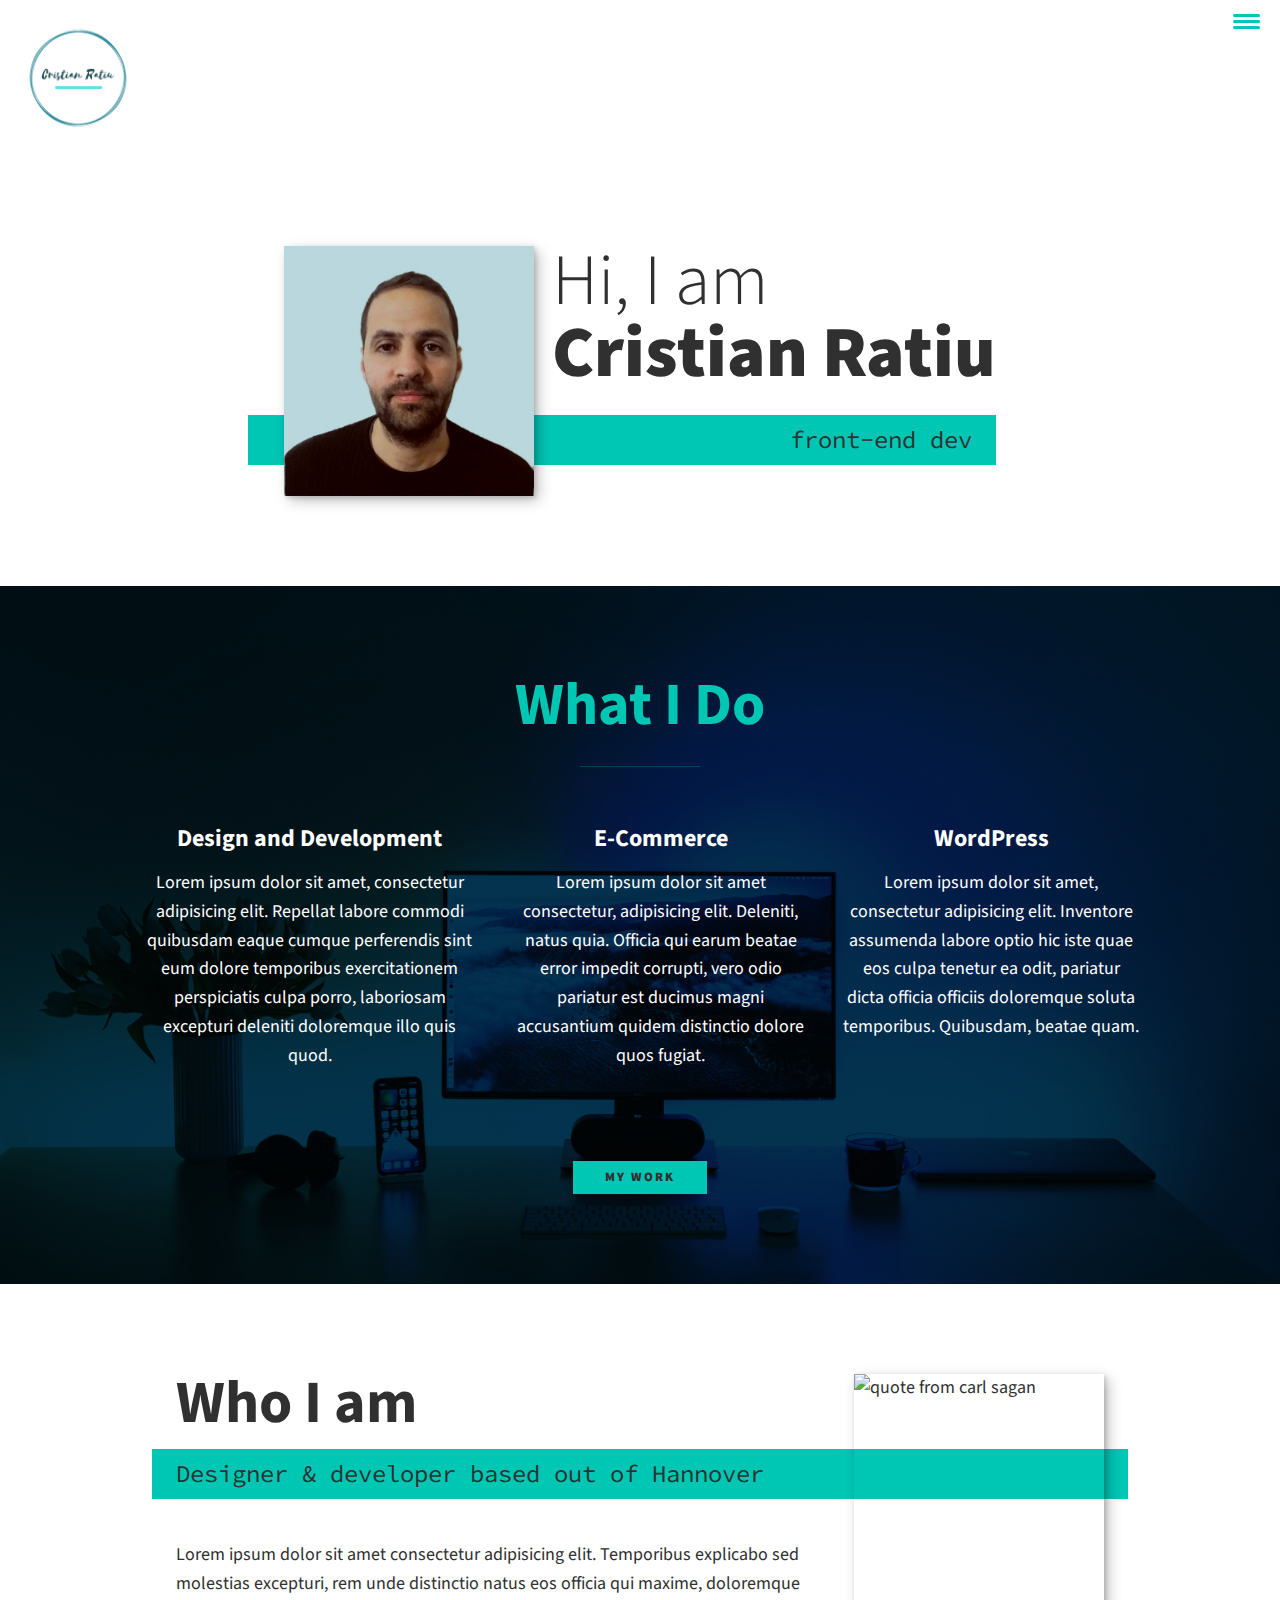
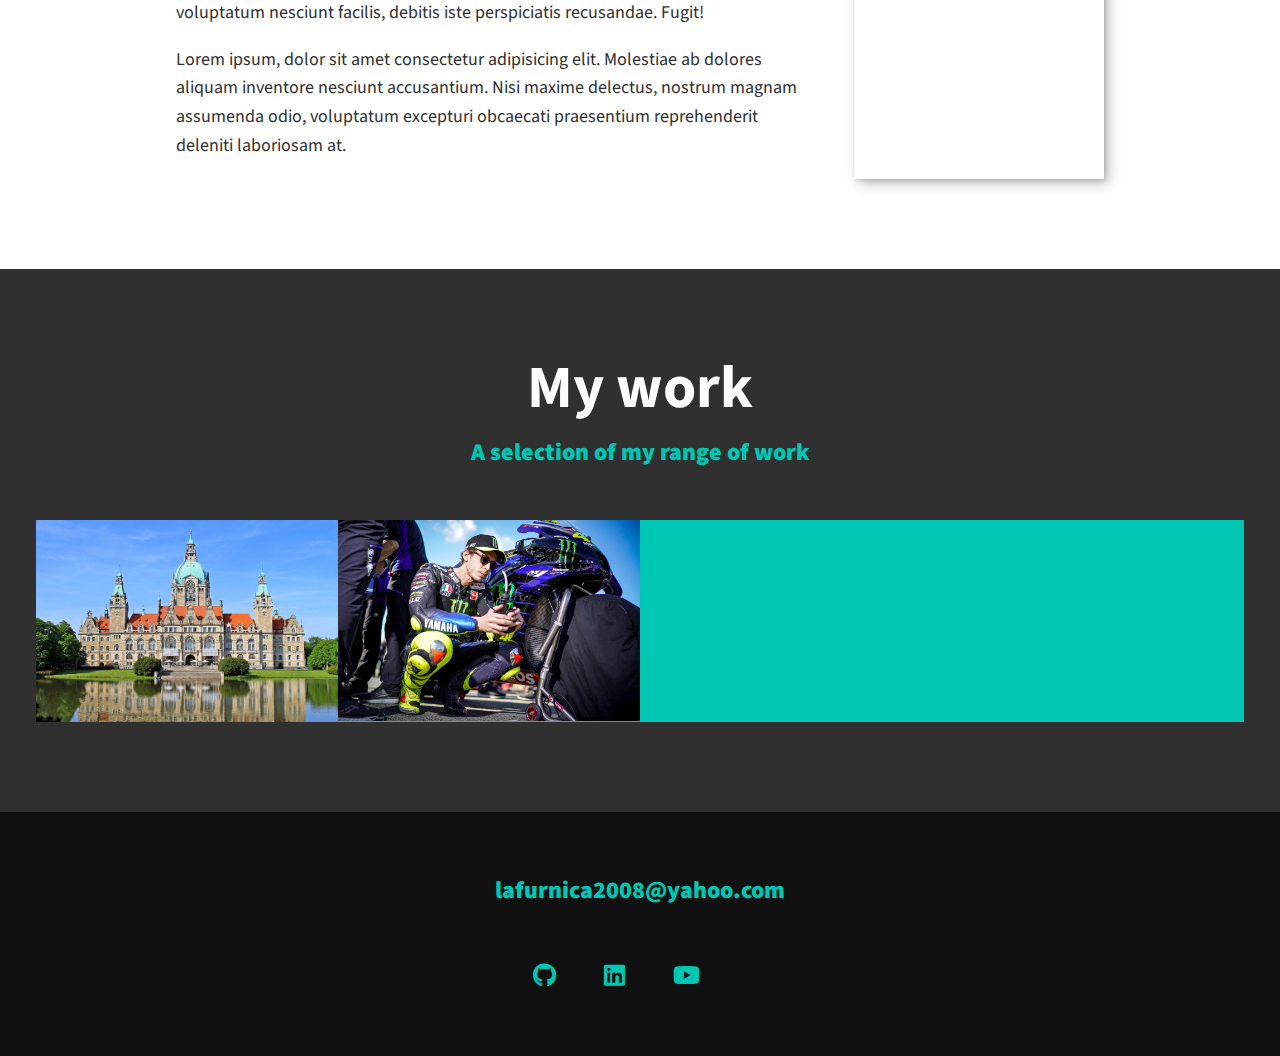
==== index.html @ 6f687ef2 "Finnishing the second page the portfolio-item page" ====
<!DOCTYPE html>
<html lang="en">
<head>
    <meta charset="UTF-8">
    <meta name="viewport" content="width=device-width, initial-scale=1.0">
    <title>Portfolio</title>
    <link rel="stylesheet" href="https://cdnjs.cloudflare.com/ajax/libs/normalize/8.0.1/normalize.min.css" > 
    <link rel="stylesheet" href="https://cdnjs.cloudflare.com/ajax/libs/font-awesome/6.4.0/css/all.min.css"/>
    <link href="https://fonts.googleapis.com/css?family=Source+Code+Pro:400,900|Source+Sans+Pro:300,900&display=swap" rel="stylesheet">
    <link rel="stylesheet" href="assets/style.css">  
</head>
<body>
    <header>
        <div class="logo">
            <img src="assets/images/Cristian Ratiu Logo.png" alt="">
        </div>
        <button class="nav-toggle" aria-label="toggle navigation">
            <span class="hamburger"></span>
        </button>
        <nav class="nav">
            <ul class="nav__list"> 
                <li class="nav__item"><a href="#home" class="nav__link">Home</a></li>
                <li class="nav__item"><a href="#services" class="nav__link">My Services</a></li>
                <li class="nav__item"><a href="#about" class="nav__link">About Me</a></li>
                <li class="nav__item"><a href="#work" class="nav__link">My Work</a></li>
            </ul>
        </nav>

    </header>

    <!-- Introduction -->
    <section class="intro" id="home">
        <h1 class="section__title section__title--intro">
            Hi, I am <strong>Cristian Ratiu</strong>
        </h1>
        <p class="section__subtitle section__subtitle--intro">front-end dev</p>
        <img src="assets/images/IMG_643111.jpg" alt="a picture of Cristian Ratiu" class="intro__img">
    </section>

    <section class="my-services" id="services">
        <h2 class="section__title section__title--services">What I Do</h2>
        <div class="services">
            <div class="service">
                <h3>Design and Development</h3>
                <p>Lorem ipsum dolor sit amet, consectetur adipisicing elit. Repellat labore commodi quibusdam eaque cumque perferendis sint eum dolore temporibus exercitationem perspiciatis culpa porro, laboriosam excepturi deleniti doloremque illo quis quod.</p>
            </div>
            <div class="service">
                <h3>E-Commerce</h3>
                <p>Lorem ipsum dolor sit amet consectetur, adipisicing elit. Deleniti, natus quia. Officia qui earum beatae error impedit corrupti, vero odio pariatur est ducimus magni accusantium quidem distinctio dolore quos fugiat.</p>
            </div>
            <div class="service">
                <h3>WordPress</h3>
                <p>Lorem ipsum dolor sit amet, consectetur adipisicing elit. Inventore assumenda labore optio hic iste quae eos culpa tenetur ea odit, pariatur dicta officia officiis doloremque soluta temporibus. Quibusdam, beatae quam.</p>
            </div>
        </div>

        <a href="#work" class="btn">My Work</a>
    </section>

    
    <section class="about-me" id="about">
        <h2 class="section__title section__title--about">Who I am</h2>
        <p class="section__subtitle section__subtitle--about">Designer & developer based out of Hannover</p>

        <div class="about-me__body">
            <p>Lorem ipsum dolor sit amet consectetur adipisicing elit. Temporibus explicabo sed molestias excepturi, rem unde distinctio natus eos officia qui maxime, doloremque voluptatum nesciunt facilis, debitis iste perspiciatis recusandae. Fugit!</p>
            <p>Lorem ipsum, dolor sit amet consectetur adipisicing elit. Molestiae ab dolores aliquam inventore nesciunt accusantium. Nisi maxime delectus, nostrum magnam assumenda odio, voluptatum excepturi obcaecati praesentium reprehenderit deleniti laboriosam at.</p>
        </div>
        <img src="assets/images/Carl Sagan.png" alt="quote from carl sagan" class="about-me__img">
    </section>

    <section class="my-work" id="work">
        <h2 class="section__title section__title--work">My work</h2>
        <p class="section__subtitle section__subtitle--work"> A selection of my range of work</p>

        <div class="portfolio">
            <a href="portfolio-item.html" class="portfolio__item">
                <img src="assets/images/new-town-halls-tower.jpg" alt="" class="portfolio__img">
            </a>

            <a href="#" class="portfolio__item">
                <img src="assets/images/doctor3.jpg" alt="" class="portfolio__img">
            </a>

            <a href="#" class="portfolio__item">
                <img src="#" alt="" class="portfolio__img">
            </a>

            <a href="#" class="portfolio__item">
                <img src="#" alt="" class="portfolio__img">
            </a>

            <a href="#" class="portfolio__item">
                <img src="#" alt="" class="portfolio__img">
            </a>

            <a href="#" class="portfolio__item">
                <img src="#" alt="" class="portfolio__img">
            </a>

        </div>
    </section>


    <footer class="footer">
        <a href="lafurnica2008@yahoo.com" class="footer__link">lafurnica2008@yahoo.com</a>
        <ul class="social-list">
            <li class="social-list__item">
                <a href="#" class="social-list__link">
                    <i class="fa-brands fa-github"></i>
                </a>
            </li>
            <li class="social-list__item">
                <a href="#" class="social-list__link">
                    <i class="fa-brands fa-linkedin"></i>
                </a>
            </li>
            <li class="social-list__item">
                <a href="#" class="social-list__link">
                    <i class="fa-brands fa-youtube"></i>
                </a>
            </li>
            <li class="social-list__item">
                <a href="#" class="social-list__link">

                </a>
            </li>
        </ul>
    </footer>

<script src="assets/js/index.js"></script>

</body>
</html>
---- assets/style.css ----
*,
*::before,
*::after {
    box-sizing: border-box;
}

/* Custom Properties, update these for your own design */

:root {
    --ff-primary: 'Source Sans Pro', sans-serif;
    --ff-secondary: 'Source Code Pro', monospace;
    
    --fw-reg: 300;
    --fw-bold: 900;
    
    --clr-light: #fff;
    --clr-dark: #303030;
    --clr-accent: #00C6B4;
    
    --fs-h1: 3rem;
    --fs-h2: 2.25rem;
    --fs-h3: 1.25rem;
    --fs-body: 1rem;

    --bs: 0.25em 0.25em 0.75em rgba(0, 0, 0, .25),
          0.125em 0.125em 0.25em rgba(0, 0, 0, .15)  
}

@media (min-width: 800px) {
    :root {
        --fs-h1: 4.5rem;
        --fs-h2: 3.75rem;
        --fs-h3: 1.5rem;
        --fs-body: 1.125rem;
    }
}

/* General styles */

html {
    scroll-behavior: smooth;
}

body {
    background: var(--clr-light);
    color: var(--clr-dark);
    margin: 0;
    font-family: var(--ff-primary);
    font-size: var(--fs-body);
    line-height: 1.6;
}

section {
    padding: 5em 2em;
}

img {
    display: block;
    max-width: 100%;
}

strong { font-weight: var(--fw-bold) }

:focus {
    outline: 3px solid var(--clr-accent);
    outline-offset: 3px;
}

/* Buttons */

.btn {
    display: inline-block;
    padding: .5em 2.5em;
    background: var(--clr-accent);
    color: var(--clr-dark);
    text-decoration: none;
    cursor: pointer;
    font-size: .8rem;
    text-transform: uppercase;
    letter-spacing: 2px;
    font-weight: var(--fw-bold);
    transition: transform 200ms ease-in-out;

}

.btn:hover {
    transform: scale(1.1);
}

/* Typography */

h1,
h2,
h3 {
    line-height: 1;
    margin: 0;
}

h1 { font-size: var(--fs-h1) }
h2 { font-size: var(--fs-h2) }
h3 { font-size: var(--fs-h3) }


.section__title {
    margin-bottom: .25em;
}

.section__title--intro {
    font-weight: var(--fw-reg);
}

.section__title--intro strong {
    display: block;
}

.section__subtitle {
    margin: 0;
    font-size: var(--fs-h3);
}

.section__subtitle--intro,
.section__subtitle--about {
    background: var(--clr-accent);
    padding: .25em 1em;
    font-family: var(--ff-secondary);
    margin-bottom: 1em;
}

.section__subtitle--work {
    color: var(--clr-accent);
    font-weight: var(--fw-bold);
    margin-bottom: 2em;
}


/* header */

header {
    display: flex;
    justify-content: space-between;
    padding: 1em;
}

.logo {
    max-width: 120px;
}

.nav {
    position: fixed;
    background: var(--clr-dark);
    color: var(--clr-light);
    top: 0;
    bottom: 0;
    left: 0;
    right: 0;
    z-index: 100;
    
    transform: translateX(100%);
    transition: transform 250ms cubic-bezier(.5, 0, .5, 1);
}

.nav__list {
    list-style: none;
    display: flex;
    height: 100%;
    flex-direction: column;
    justify-content: space-evenly;
    align-items: center;
    margin: 0;
    padding: 0;
}

.nav__link {
    color: inherit;
    font-weight: var(--fw-bold);
    font-size: var(--fs-h2);
    text-decoration: none;
}

.nav__link:hover {
    color: var(--clr-accent);
}

.nav-toggle {
    padding: .5em;
    background: transparent;
    border: 0;
    cursor: pointer;
    position: absolute;
    right: 1em;
    top: 1em;
    z-index: 1000;
}

.nav-open  .nav {
    transform: translateX(0);
}

.nav-open .nav-toggle {
    position: fixed;
}

.nav-open .hamburger {
    transform: rotate(.625turn);
}

.nav-open .hamburger::before {
    transform: rotate(90deg) translateX(-6px);
}

.nav-open .hamburger::after {
    opacity: 0;
}




.hamburger {
    display: block;
    position: relative;
}

.hamburger,
.hamburger::before,
.hamburger::after {
    background: var(--clr-accent);
    width: 2em;
    height: 3px;
    border-radius: 1em;
    transition: transform 250ms ease-in-out;
}


.hamburger::before,
.hamburger::after {
    content: '';
    position: absolute;
    left: 0;
    right: 0;
}

.hamburger::before { top: 6px; }
.hamburger::after { bottom: 6px; }








/*  Intro section  */

.intro {
    position: relative;
}

.intro__img {
    box-shadow: var(--bs);
}

.section__subtitle--intro {
    display: inline-block;
}

@media (min-width: 600px) {
    .intro {
        display: grid;
        width: min-content;
        margin: 0 auto;
        grid-column-gap: 1em;
        grid-template-areas:
            "img title"
            "img subtitle"; 
        grid-template-columns: min-content max-content;
    }

    .intro__img {
        grid-area: img;
        min-width: 250px;
        position: relative;
        z-index: 2;
    }

    
    .section__subtitle--intro {
        align-self: start;
        grid-column: -1 / 1;
        grid-row: 2;
        text-align: right;
        position: relative;
        left: -1.5em;
        width: calc(100% + 1.5em);
    }     
}

.my-services {
    background-color: #033A57;
    background-image: url(../assets/images/linus-mimietz-gvptKmonylk-unsplash.jpg);
    background-blend-mode: multiply;
    background-size: cover;
    color: var(--clr-light);
    text-align: center;
}

.section__title--services {
    color: var(--clr-accent);
    position: relative;
}

.section__title--services::after {
    content: '';
    display: block;
    width: 2em;
    height: 1px;
    margin: 0.5em auto 1em;
    background: currentColor;
    opacity: 0.25;
}

.services {
    margin-bottom: 4em;
}

.service {
    max-width: 500px;
    margin: 0 auto;
}

@media (min-width: 800px) {
    .services {
        display: flex;
        max-width: 1000px;
        margin-left: auto;
        margin-right: auto;
    }

    .service + .service {
        margin-left: 2em;
    }
}

.about-me {
    max-width: 1000px;
    margin: 0 auto;
}

.about-me__img {
    box-shadow: var(--bs);
}

@media (min-width: 600px) {
    .about-me {
        display: grid;
        grid-template-columns: 1fr 250px;
        grid-template-areas: 
            "title img"
            "subtitle img"
            "text img"    
        ;
        grid-column-gap: 2em;
    }

    .section__title--about {
        grid-area: title;
    }

    .section__subtitle--about {
        grid-column: 1 / -1;
        grid-row: 2;
        position: relative;
        left: -1em;
        width: calc(100% + 2em);
        padding-left: 1em;
        padding-right: calc(200px + 4em);
    }
    
    .about-me__img {
        grid-area: img;
        position: relative;
    }
}

/* My work */

.my-work {
    background-color: var(--clr-dark);
    color: var(--clr-light);
    text-align: center;
}

.portfolio {
    display: grid;
    grid-template-columns: repeat(auto-fit, minmax(300px, 1fr));
}

.portfolio__item {
    background: var(--clr-accent);
    overflow: hidden;
}

.portfolio__img {
    transition: 
        transform 750ms cubic-bezier(.5, 0, .5, 1),
        opacity 250ms linear;
}

.portfolio__item:focus {
    position: relative;
    z-index: 2;
}

.portfolio__img:hover,
.portfolio__item:focus .portfolio__img {
    transform: scale(1.2);
    opacity: .5;
}

.footer {
    background: #111;
    color: var(--clr-accent);
    text-align: center;
    padding: 2.5em 0;
    font-size: var(--fs-h3);
}

.footer a {
    color: inherit;
    text-decoration: none;
}

.footer__link {
    font-weight: var(--fw-bold);
}

.footer__link:hover,
.social-list__link:hover {
    opacity: .7;
}

.footer__link:hover {
    text-decoration: underline;
}

.social-list {
    list-style: none;
    display: flex;
    justify-content: center;
    margin: 2em 0 0;
    padding: 0;
}

.social-list__item {
    margin: 0 0.5em;
}

.social-list__link {
    padding: .5em;
}

.portfolio-item-individual {
    padding: 0 7em 2em;
    max-width: 1000px;
    margin: 0 auto;
}

.portfolio-item-individual p {
    max-width: 600px;
    margin-left: auto;
    margin-right: auto;
}
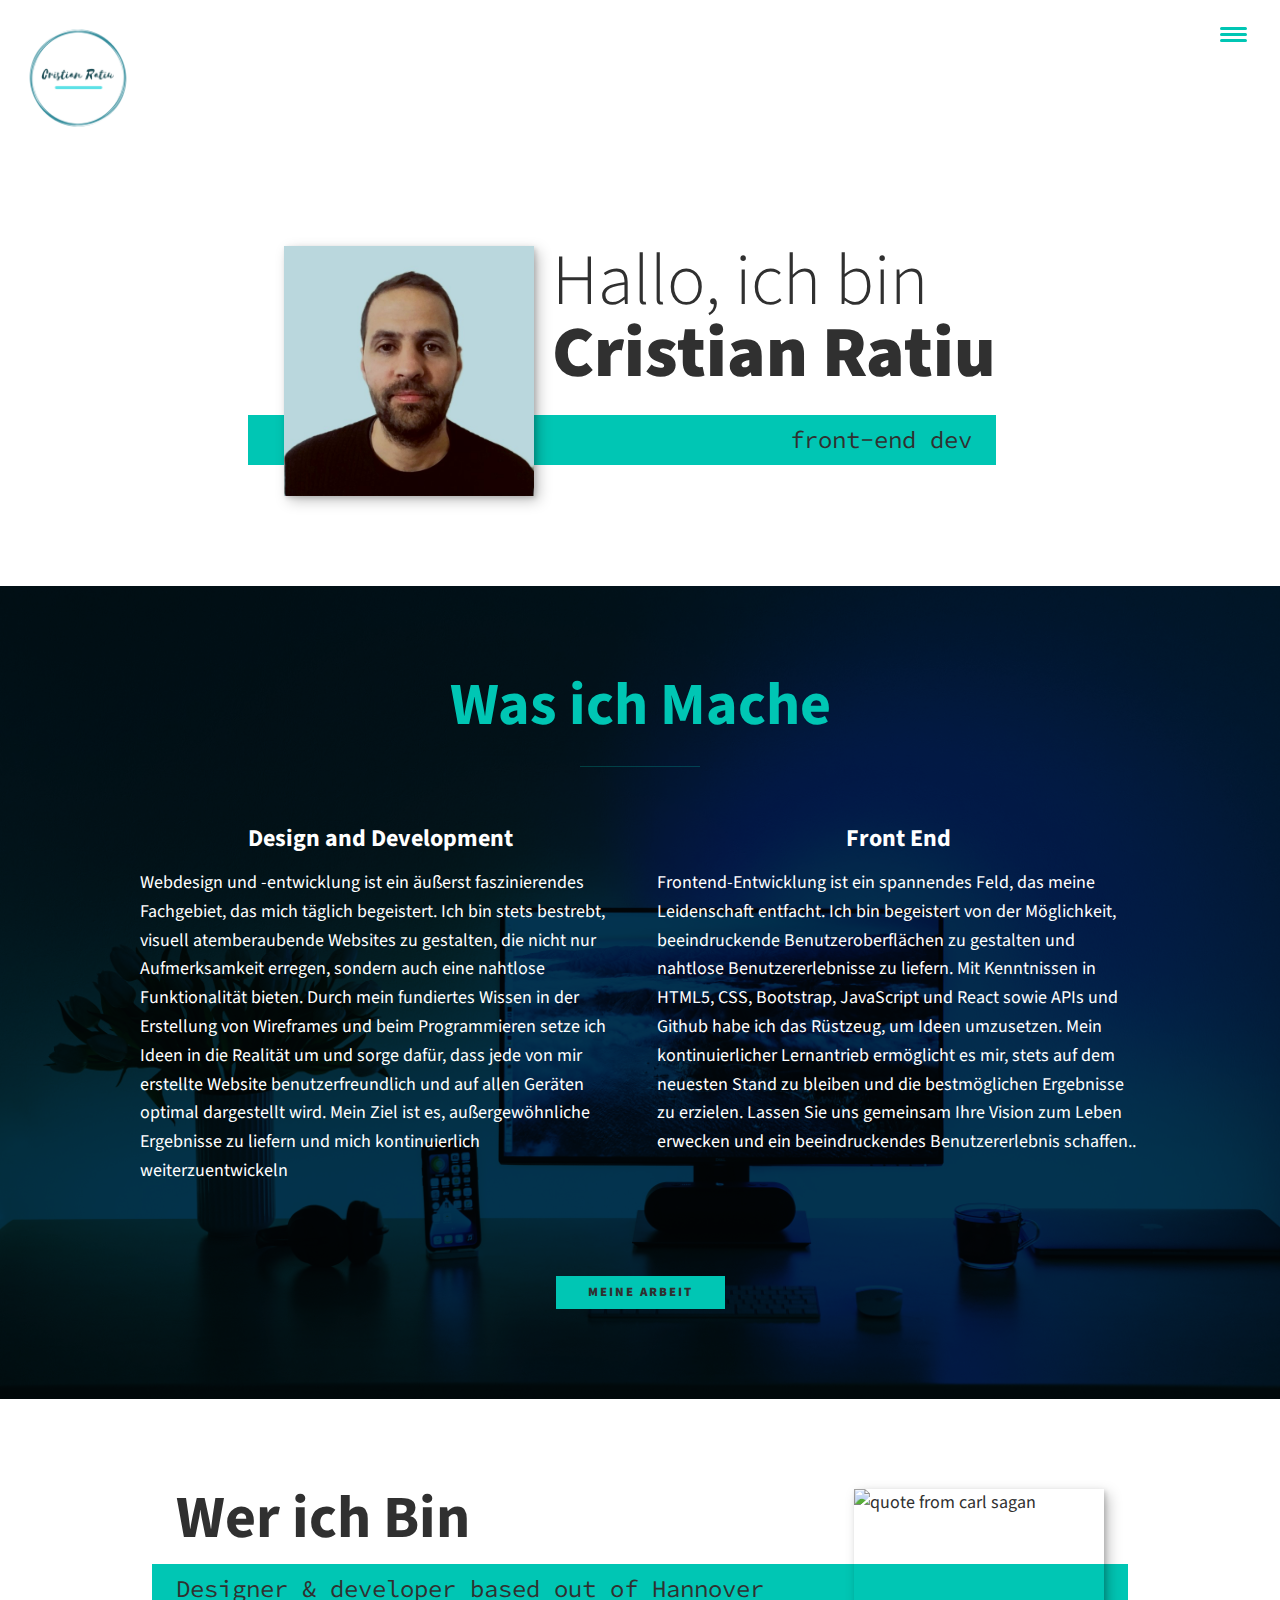
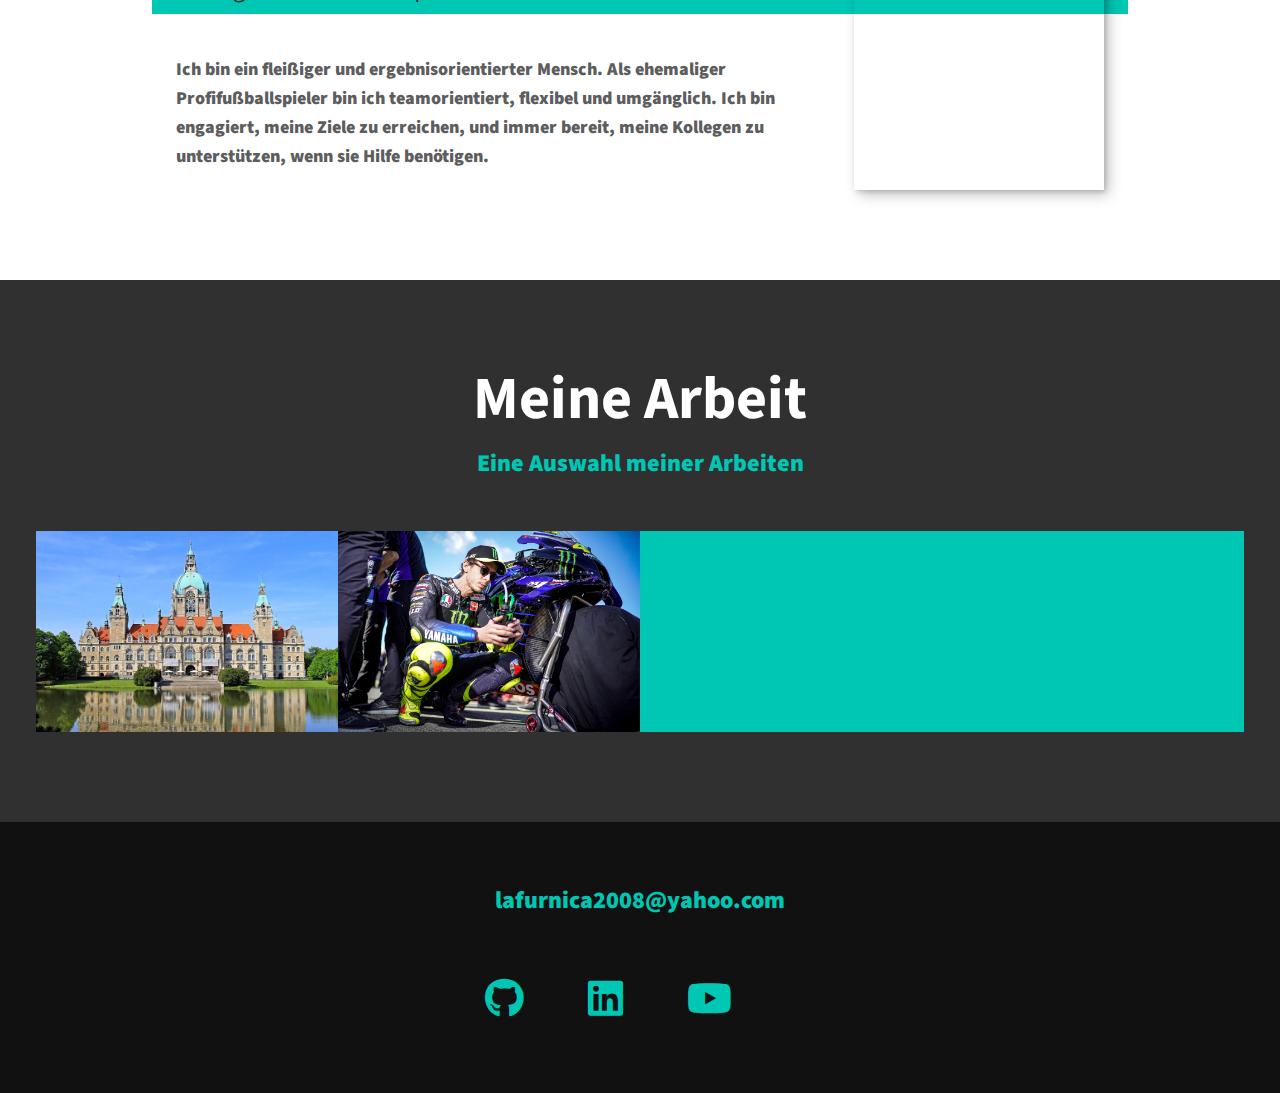
==== commit 5d0d9dd7: "Adding some new text to my description" ====
--- a/index.html
+++ b/index.html
@@ -31,47 +31,42 @@
     <!-- Introduction -->
     <section class="intro" id="home">
         <h1 class="section__title section__title--intro">
-            Hi, I am <strong>Cristian Ratiu</strong>
+            Hallo, ich bin <strong>Cristian Ratiu</strong>
         </h1>
         <p class="section__subtitle section__subtitle--intro">front-end dev</p>
         <img src="assets/images/IMG_643111.jpg" alt="a picture of Cristian Ratiu" class="intro__img">
     </section>
 
     <section class="my-services" id="services">
-        <h2 class="section__title section__title--services">What I Do</h2>
+        <h2 class="section__title section__title--services">Was ich Mache</h2>
         <div class="services">
             <div class="service">
                 <h3>Design and Development</h3>
-                <p>Lorem ipsum dolor sit amet, consectetur adipisicing elit. Repellat labore commodi quibusdam eaque cumque perferendis sint eum dolore temporibus exercitationem perspiciatis culpa porro, laboriosam excepturi deleniti doloremque illo quis quod.</p>
+                <p class="web-design-paragraph-left">Webdesign und -entwicklung ist ein äußerst faszinierendes Fachgebiet, das mich täglich begeistert. Ich bin stets bestrebt, visuell atemberaubende Websites zu gestalten, die nicht nur Aufmerksamkeit erregen, sondern auch eine nahtlose Funktionalität bieten. Durch mein fundiertes Wissen in der Erstellung von Wireframes und beim Programmieren setze ich Ideen in die Realität um und sorge dafür, dass jede von mir erstellte Website benutzerfreundlich und auf allen Geräten optimal dargestellt wird. Mein Ziel ist es, außergewöhnliche Ergebnisse zu liefern und mich kontinuierlich weiterzuentwickeln</p>
             </div>
             <div class="service">
-                <h3>E-Commerce</h3>
-                <p>Lorem ipsum dolor sit amet consectetur, adipisicing elit. Deleniti, natus quia. Officia qui earum beatae error impedit corrupti, vero odio pariatur est ducimus magni accusantium quidem distinctio dolore quos fugiat.</p>
-            </div>
-            <div class="service">
-                <h3>WordPress</h3>
-                <p>Lorem ipsum dolor sit amet, consectetur adipisicing elit. Inventore assumenda labore optio hic iste quae eos culpa tenetur ea odit, pariatur dicta officia officiis doloremque soluta temporibus. Quibusdam, beatae quam.</p>
+                <h3>Front End</h3>
+                <p class="web-design-paragraph-right">Frontend-Entwicklung ist ein spannendes Feld, das meine Leidenschaft entfacht. Ich bin begeistert von der Möglichkeit, beeindruckende Benutzeroberflächen zu gestalten und nahtlose Benutzererlebnisse zu liefern. Mit Kenntnissen in HTML5, CSS, Bootstrap, JavaScript und React sowie APIs und Github habe ich das Rüstzeug, um Ideen umzusetzen. Mein kontinuierlicher Lernantrieb ermöglicht es mir, stets auf dem neuesten Stand zu bleiben und die bestmöglichen Ergebnisse zu erzielen. Lassen Sie uns gemeinsam Ihre Vision zum Leben erwecken und ein beeindruckendes Benutzererlebnis schaffen..</p>
             </div>
         </div>
 
-        <a href="#work" class="btn">My Work</a>
+        <a href="#work" class="btn">Meine Arbeit</a>
     </section>
 
     
     <section class="about-me" id="about">
-        <h2 class="section__title section__title--about">Who I am</h2>
+        <h2 class="section__title section__title--about">Wer ich Bin</h2>
         <p class="section__subtitle section__subtitle--about">Designer & developer based out of Hannover</p>
 
         <div class="about-me__body">
-            <p>Lorem ipsum dolor sit amet consectetur adipisicing elit. Temporibus explicabo sed molestias excepturi, rem unde distinctio natus eos officia qui maxime, doloremque voluptatum nesciunt facilis, debitis iste perspiciatis recusandae. Fugit!</p>
-            <p>Lorem ipsum, dolor sit amet consectetur adipisicing elit. Molestiae ab dolores aliquam inventore nesciunt accusantium. Nisi maxime delectus, nostrum magnam assumenda odio, voluptatum excepturi obcaecati praesentium reprehenderit deleniti laboriosam at.</p>
+            <p class="about-me-paragrapf">Ich bin ein fleißiger und ergebnisorientierter Mensch. Als ehemaliger Profifußballspieler bin ich teamorientiert, flexibel und umgänglich. Ich bin engagiert, meine Ziele zu erreichen, und immer bereit, meine Kollegen zu unterstützen, wenn sie Hilfe benötigen.</p>
         </div>
         <img src="assets/images/Carl Sagan.png" alt="quote from carl sagan" class="about-me__img">
     </section>
 
     <section class="my-work" id="work">
-        <h2 class="section__title section__title--work">My work</h2>
-        <p class="section__subtitle section__subtitle--work"> A selection of my range of work</p>
+        <h2 class="section__title section__title--work">Meine Arbeit</h2>
+        <p class="section__subtitle section__subtitle--work"> Eine Auswahl meiner Arbeiten</p>
 
         <div class="portfolio">
             <a href="portfolio-item.html" class="portfolio__item">
@@ -106,12 +101,12 @@
         <a href="lafurnica2008@yahoo.com" class="footer__link">lafurnica2008@yahoo.com</a>
         <ul class="social-list">
             <li class="social-list__item">
-                <a href="#" class="social-list__link">
+                <a href="https://github.com/RatiuCristian1?tab=repositories" target="_blank" class="social-list__link">
                     <i class="fa-brands fa-github"></i>
                 </a>
             </li>
             <li class="social-list__item">
-                <a href="#" class="social-list__link">
+                <a href="https://www.linkedin.com/feed/" target="_blank" class="social-list__link">
                     <i class="fa-brands fa-linkedin"></i>
                 </a>
             </li>
--- a/assets/style.css
+++ b/assets/style.css
@@ -101,6 +101,19 @@
 h3 { font-size: var(--fs-h3) }
 
 
+.web-design-paragraph-left {
+    text-align: left;
+}
+
+.web-design-paragraph-right {
+    text-align: left;
+}
+
+.about-me-paragrapf {
+    font-weight: var(--fw-bold);
+    color: #303030cb;
+}
+
 .section__title {
     margin-bottom: .25em;
 }
@@ -165,8 +178,8 @@
     height: 100%;
     flex-direction: column;
     justify-content: space-evenly;
-    align-items: center;
-    margin: 0;
+    align-items: start;
+    margin-left: 40px;
     padding: 0;
 }
 
@@ -187,13 +200,13 @@
     border: 0;
     cursor: pointer;
     position: absolute;
-    right: 1em;
-    top: 1em;
+    right: 2em;
+    top: 2em;
     z-index: 1000;
 }
 
 .nav-open  .nav {
-    transform: translateX(0);
+    transform: translateX(50%);
 }
 
 .nav-open .nav-toggle {
@@ -291,7 +304,9 @@
         position: relative;
         left: -1.5em;
         width: calc(100% + 1.5em);
-    }     
+    }
+    
+
 }
 
 .my-services {
@@ -323,7 +338,7 @@
 }
 
 .service {
-    max-width: 500px;
+    max-width: 600px;
     margin: 0 auto;
 }
 
@@ -456,6 +471,7 @@
 
 .social-list__link {
     padding: .5em;
+    font-size: 2.5rem;
 }
 
 .portfolio-item-individual {
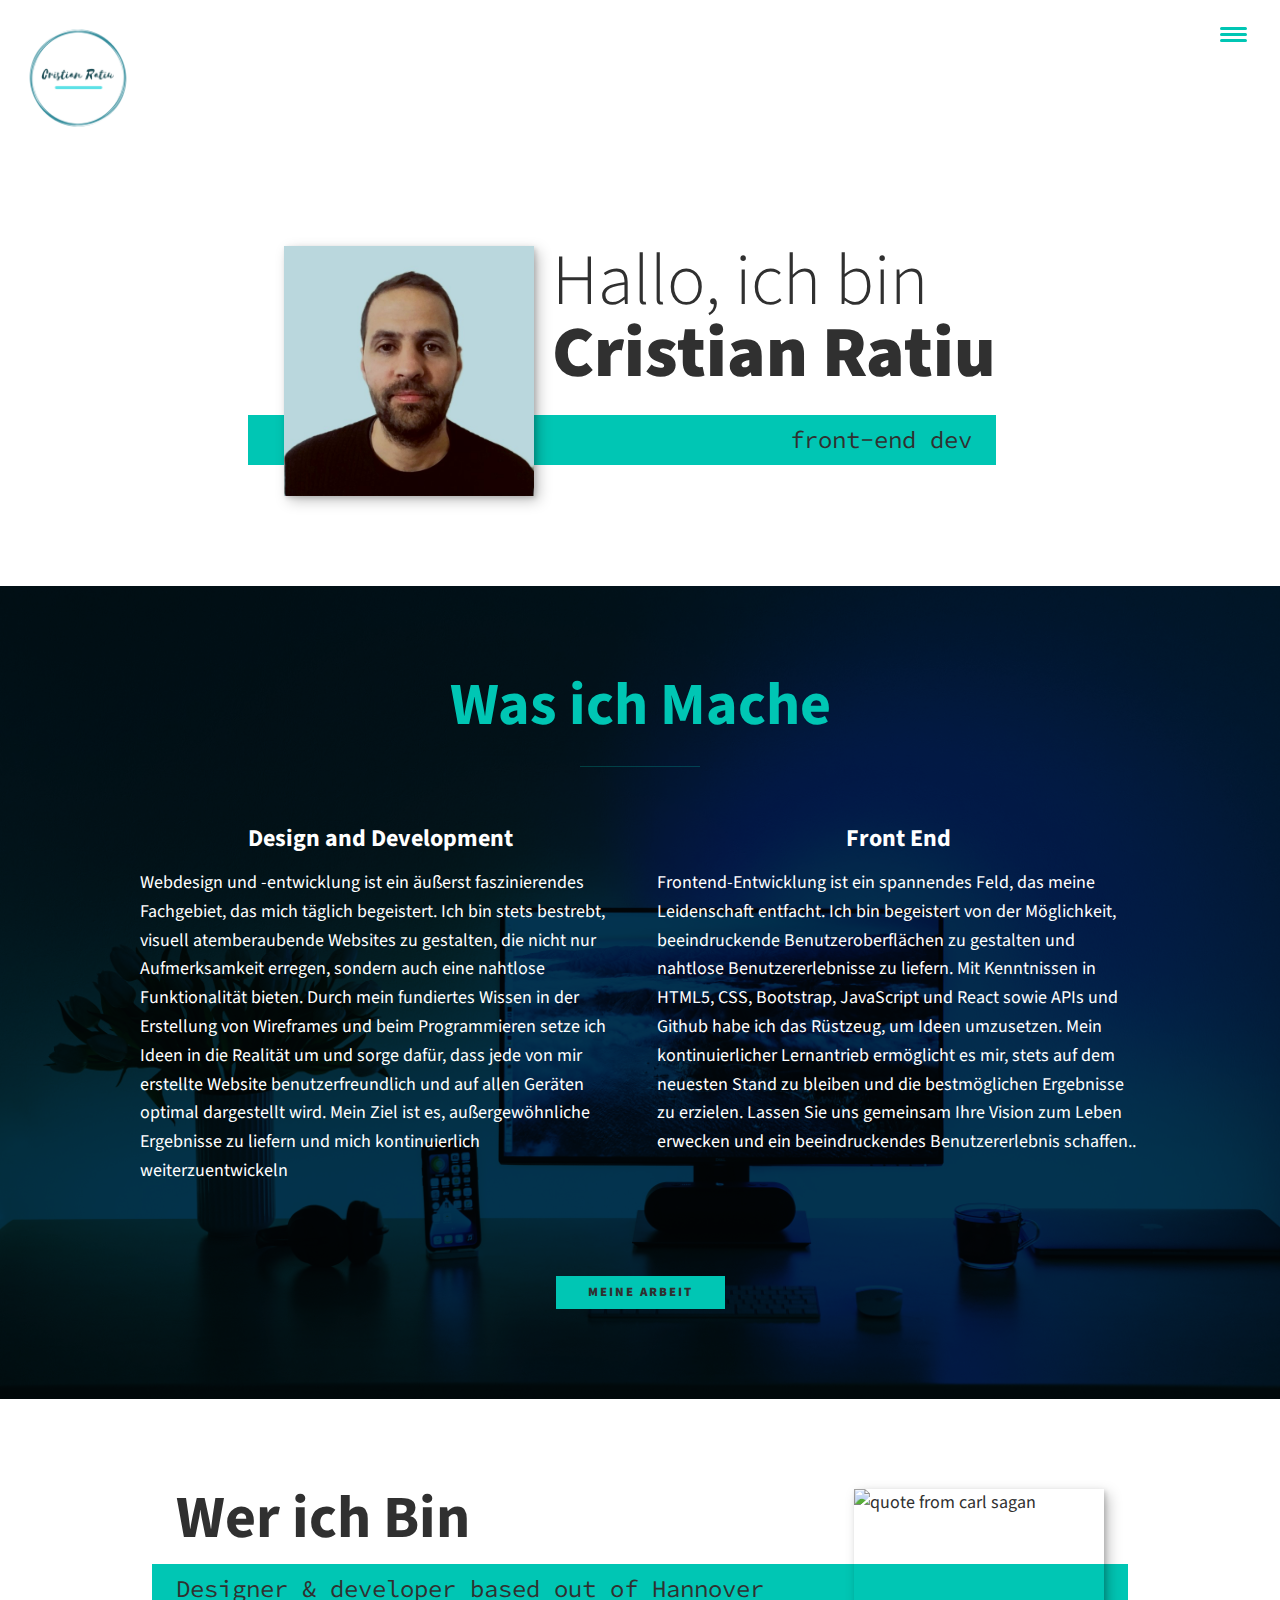
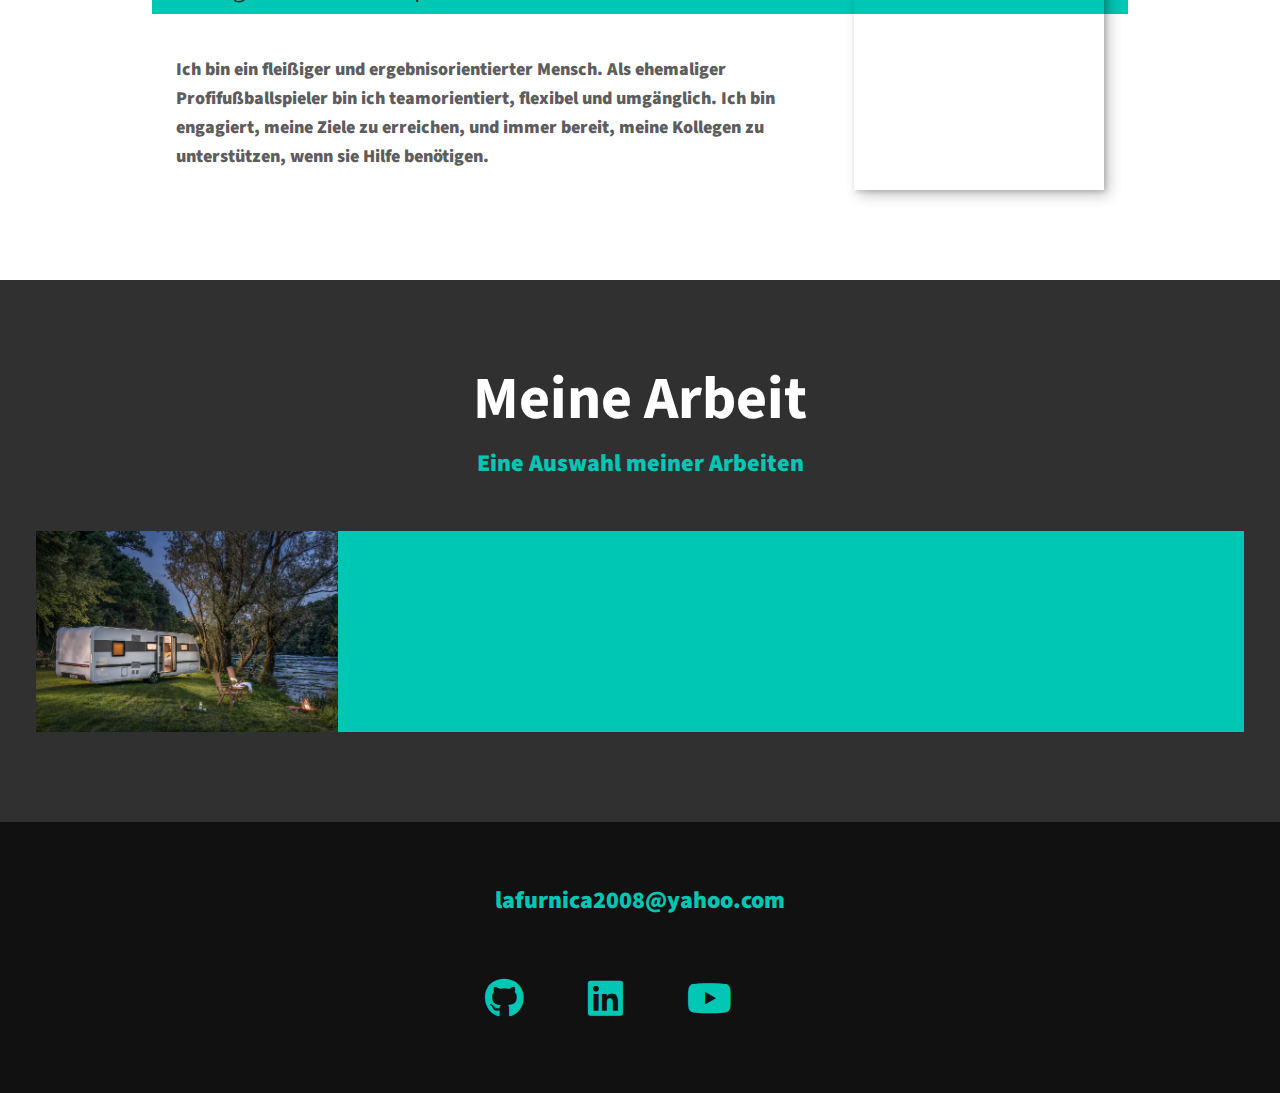
==== commit 07508684: "Adding the first project to the portfolio" ====
--- a/index.html
+++ b/index.html
@@ -12,7 +12,7 @@
 <body>
     <header>
         <div class="logo">
-            <img src="assets/images/Cristian Ratiu Logo.png" alt="">
+            <img src="assets/images/Cristian Ratiu Logo.png" alt="A logo of my name ratiu Cristian">
         </div>
         <button class="nav-toggle" aria-label="toggle navigation">
             <span class="hamburger"></span>
@@ -70,7 +70,7 @@
 
         <div class="portfolio">
             <a href="portfolio-item.html" class="portfolio__item">
-                <img src="assets/images/new-town-halls-tower.jpg" alt="" class="portfolio__img">
+                <img src="assets/images/alpina_Caravan_cover.jpg" alt="" class="portfolio__img">
             </a>
 
             <a href="#" class="portfolio__item">
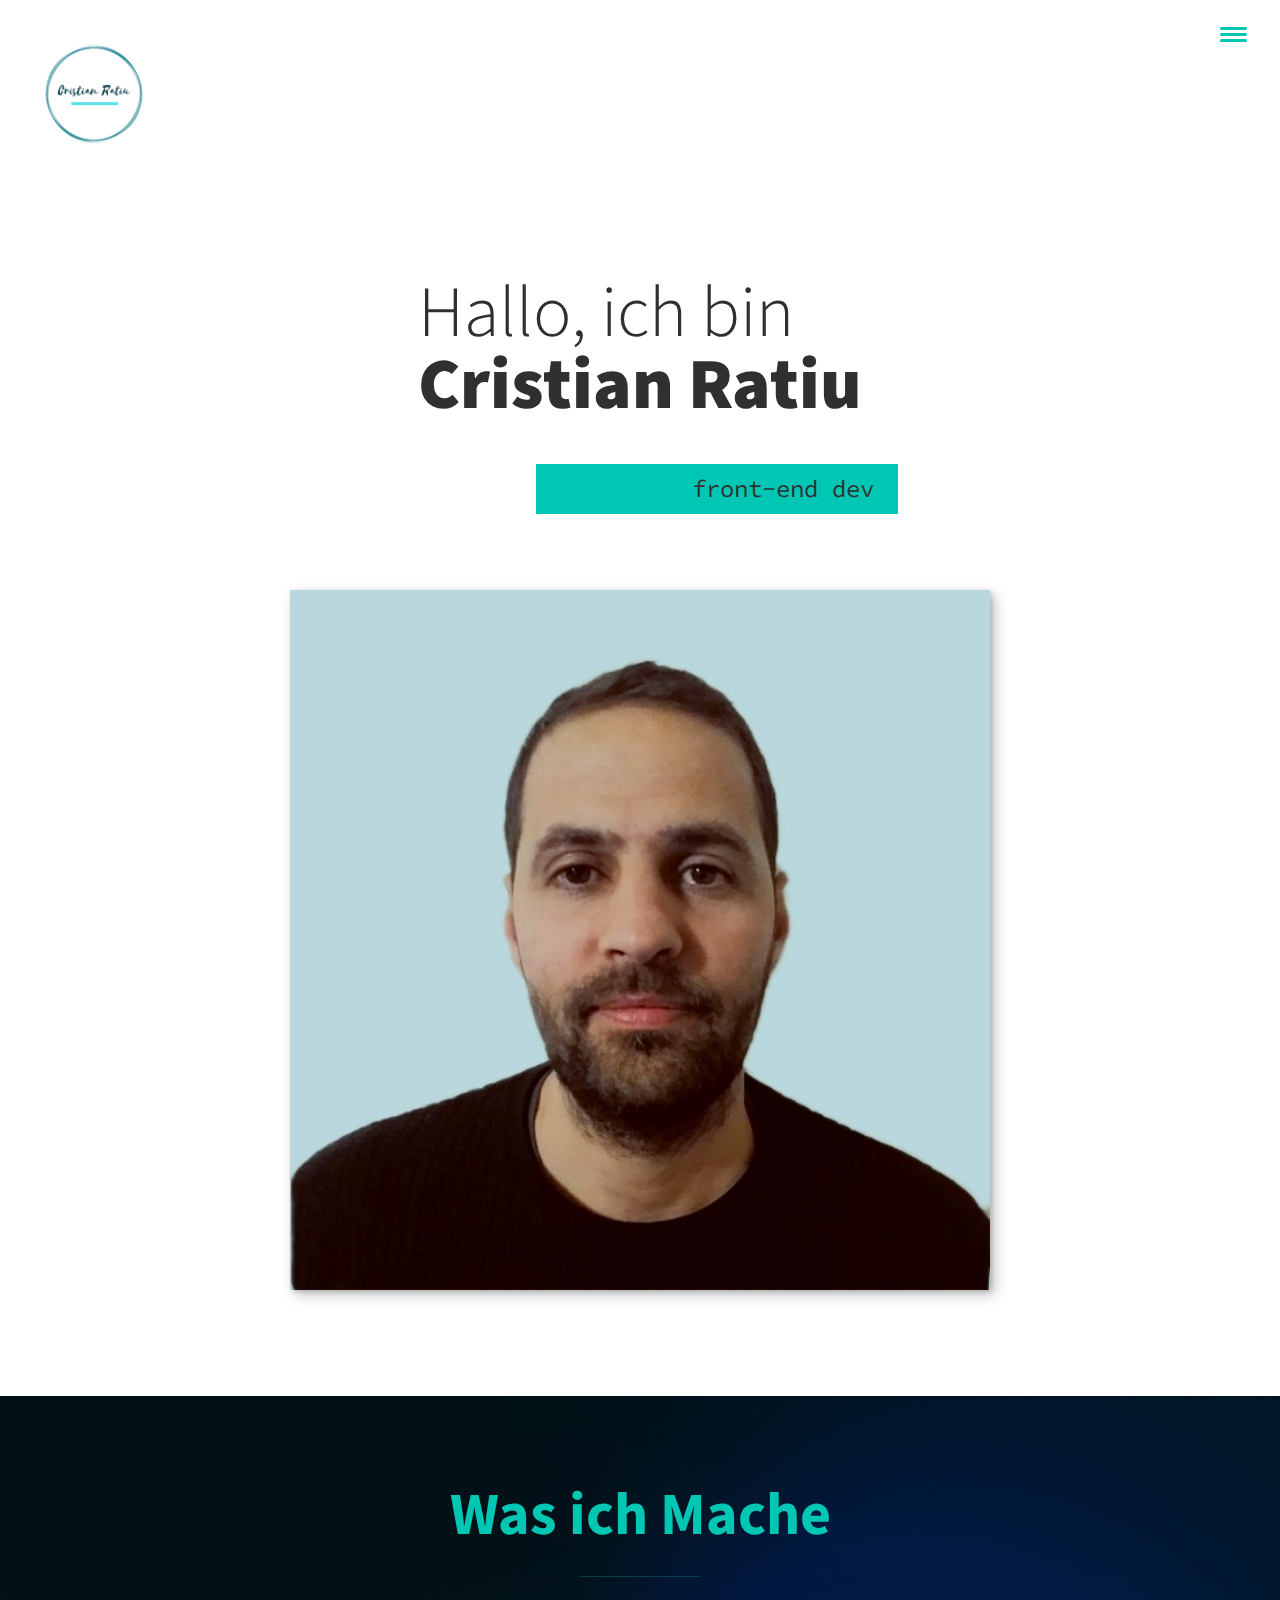
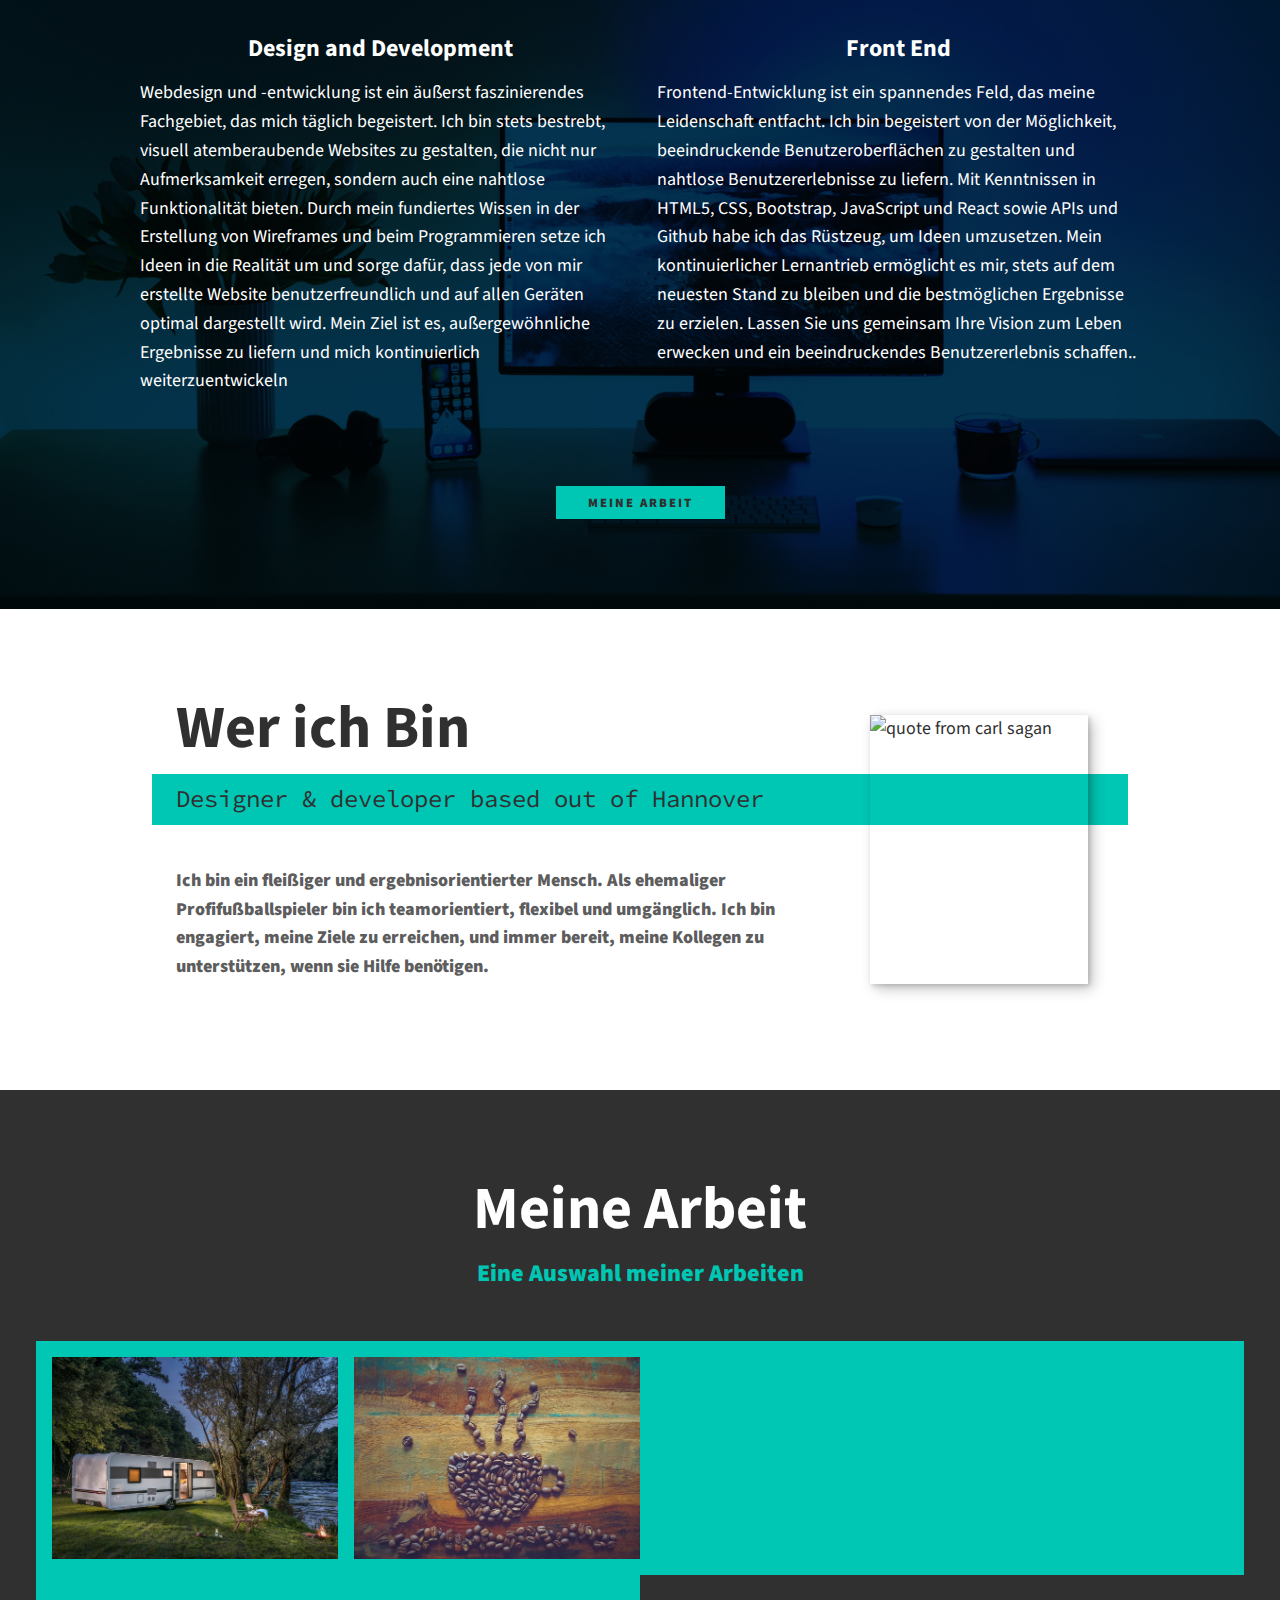
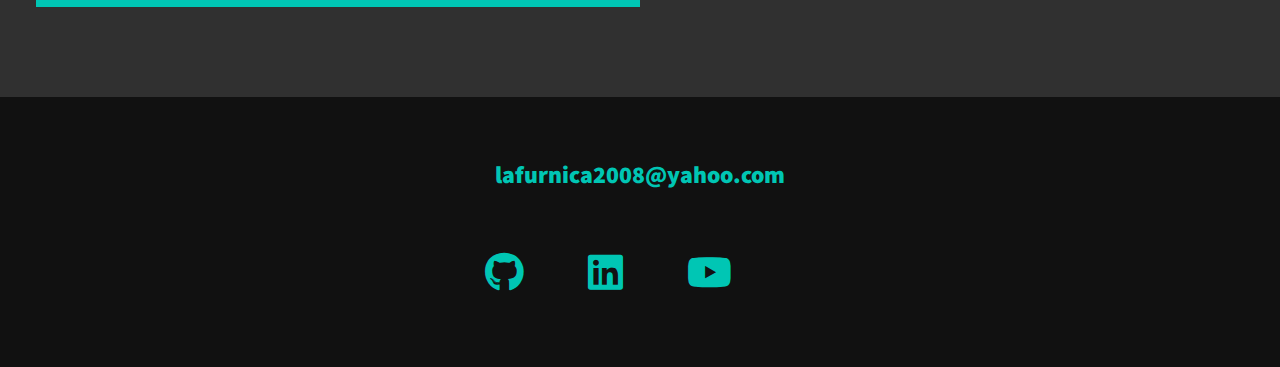
==== commit 2d81c3c9: "Adding the second portfolio project to the site" ====
--- a/index.html
+++ b/index.html
@@ -73,8 +73,8 @@
                 <img src="assets/images/alpina_Caravan_cover.jpg" alt="" class="portfolio__img">
             </a>
 
-            <a href="#" class="portfolio__item">
-                <img src="assets/images/doctor3.jpg" alt="" class="portfolio__img">
+            <a href="portfolio-item2.html" class="portfolio__item">
+                <img src="assets/images/coffee-cup-5258877_640.jpg" alt="" class="portfolio__img">
             </a>
 
             <a href="#" class="portfolio__item">
--- a/assets/style.css
+++ b/assets/style.css
@@ -57,7 +57,9 @@
 img {
     display: block;
     max-width: 100%;
-}
+    margin: 1rem;
+}
+
 
 strong { font-weight: var(--fw-bold) }
 
@@ -270,6 +272,7 @@
 
 .intro__img {
     box-shadow: var(--bs);
+    width: 700px;
 }
 
 .section__subtitle--intro {
@@ -278,14 +281,18 @@
 
 @media (min-width: 600px) {
     .intro {
-        display: grid;
+        /* display: grid;
         width: min-content;
         margin: 0 auto;
         grid-column-gap: 1em;
         grid-template-areas:
             "img title"
             "img subtitle"; 
-        grid-template-columns: min-content max-content;
+        grid-template-columns: min-content max-content; */
+        display: flex;
+        flex-direction: column;
+        justify-content: center;
+        align-items: center;
     }
 
     .intro__img {
@@ -297,13 +304,12 @@
 
     
     .section__subtitle--intro {
-        align-self: start;
-        grid-column: -1 / 1;
-        grid-row: 2;
         text-align: right;
         position: relative;
-        left: -1.5em;
-        width: calc(100% + 1.5em);
+        left: 77px;
+        width: 30%;
+        margin-bottom: 2.5em;
+        margin-top: 1em;
     }
     
 
@@ -484,4 +490,14 @@
     max-width: 600px;
     margin-left: auto;
     margin-right: auto;
+}
+
+@media screen and (max-width: 800px) {
+    img {
+        margin: 0;
+    }
+
+    .portfolio__item {
+        background-color: #fff;
+    }
 }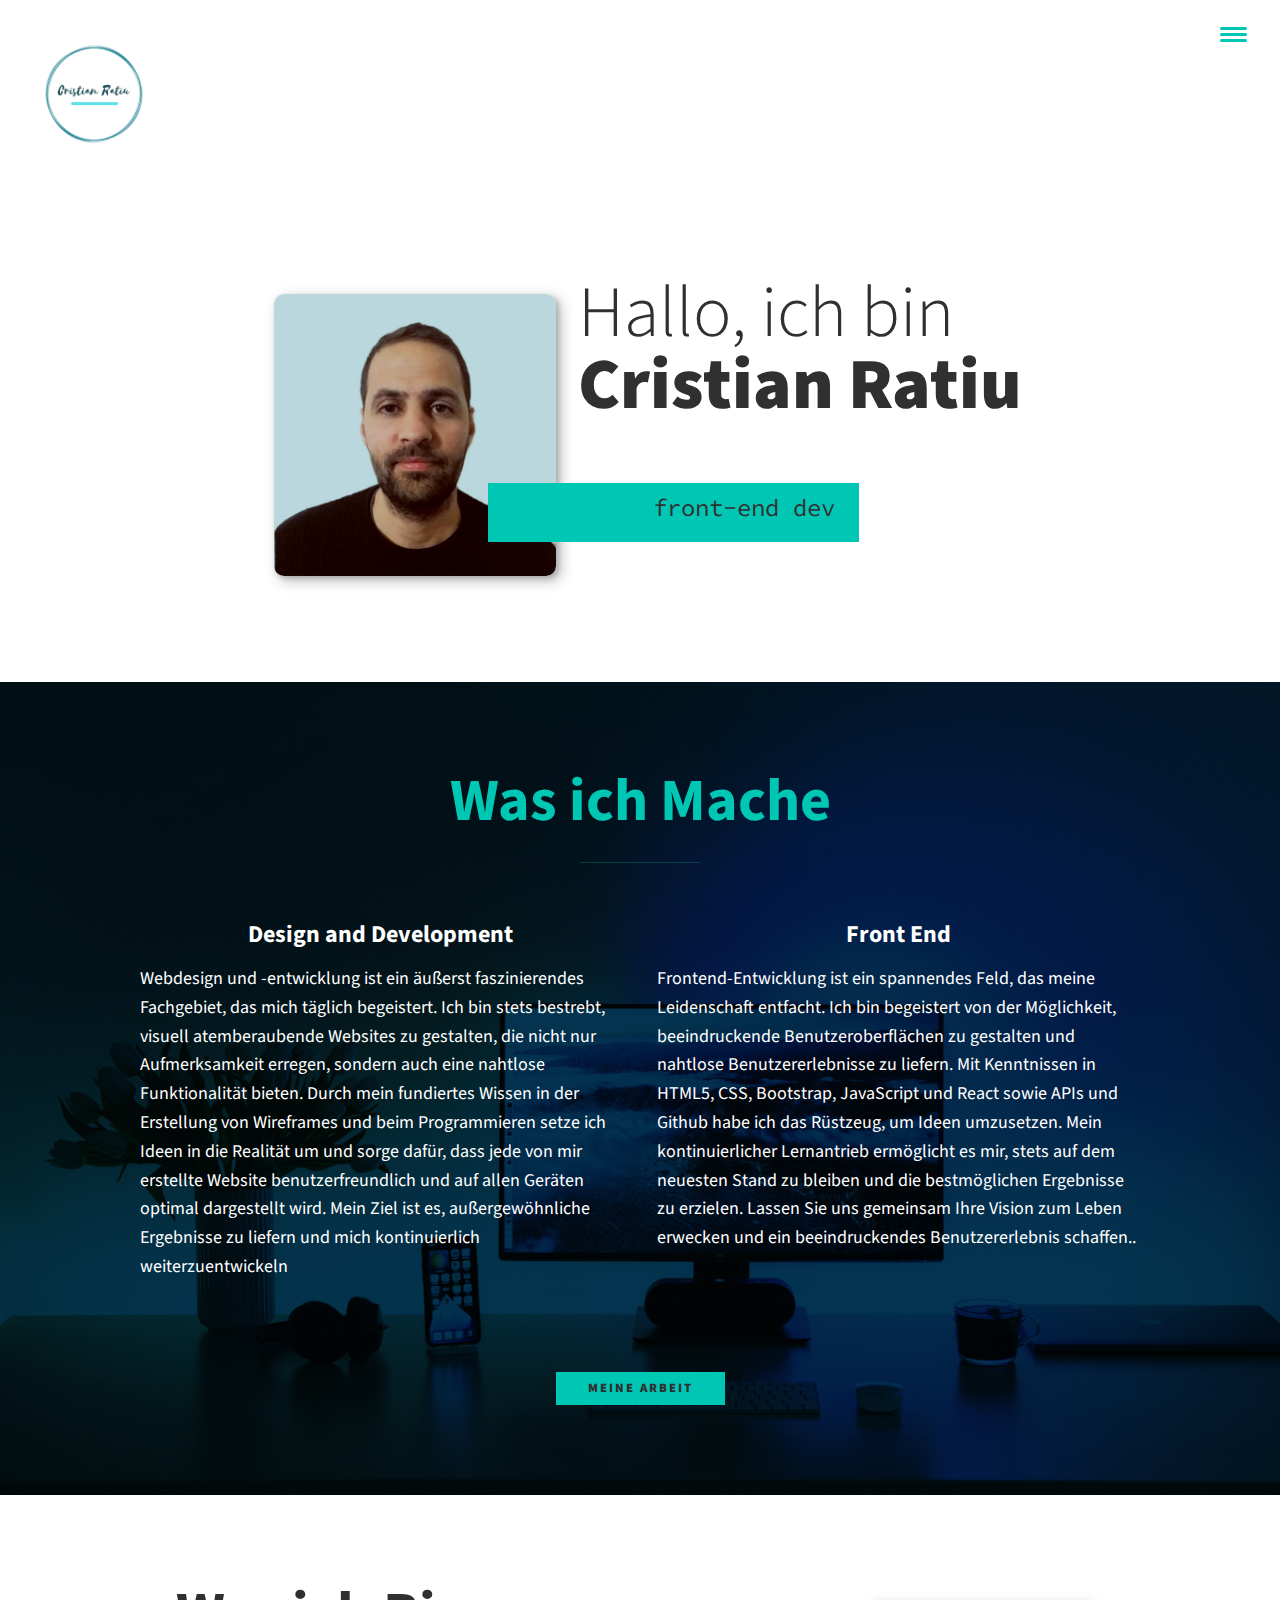
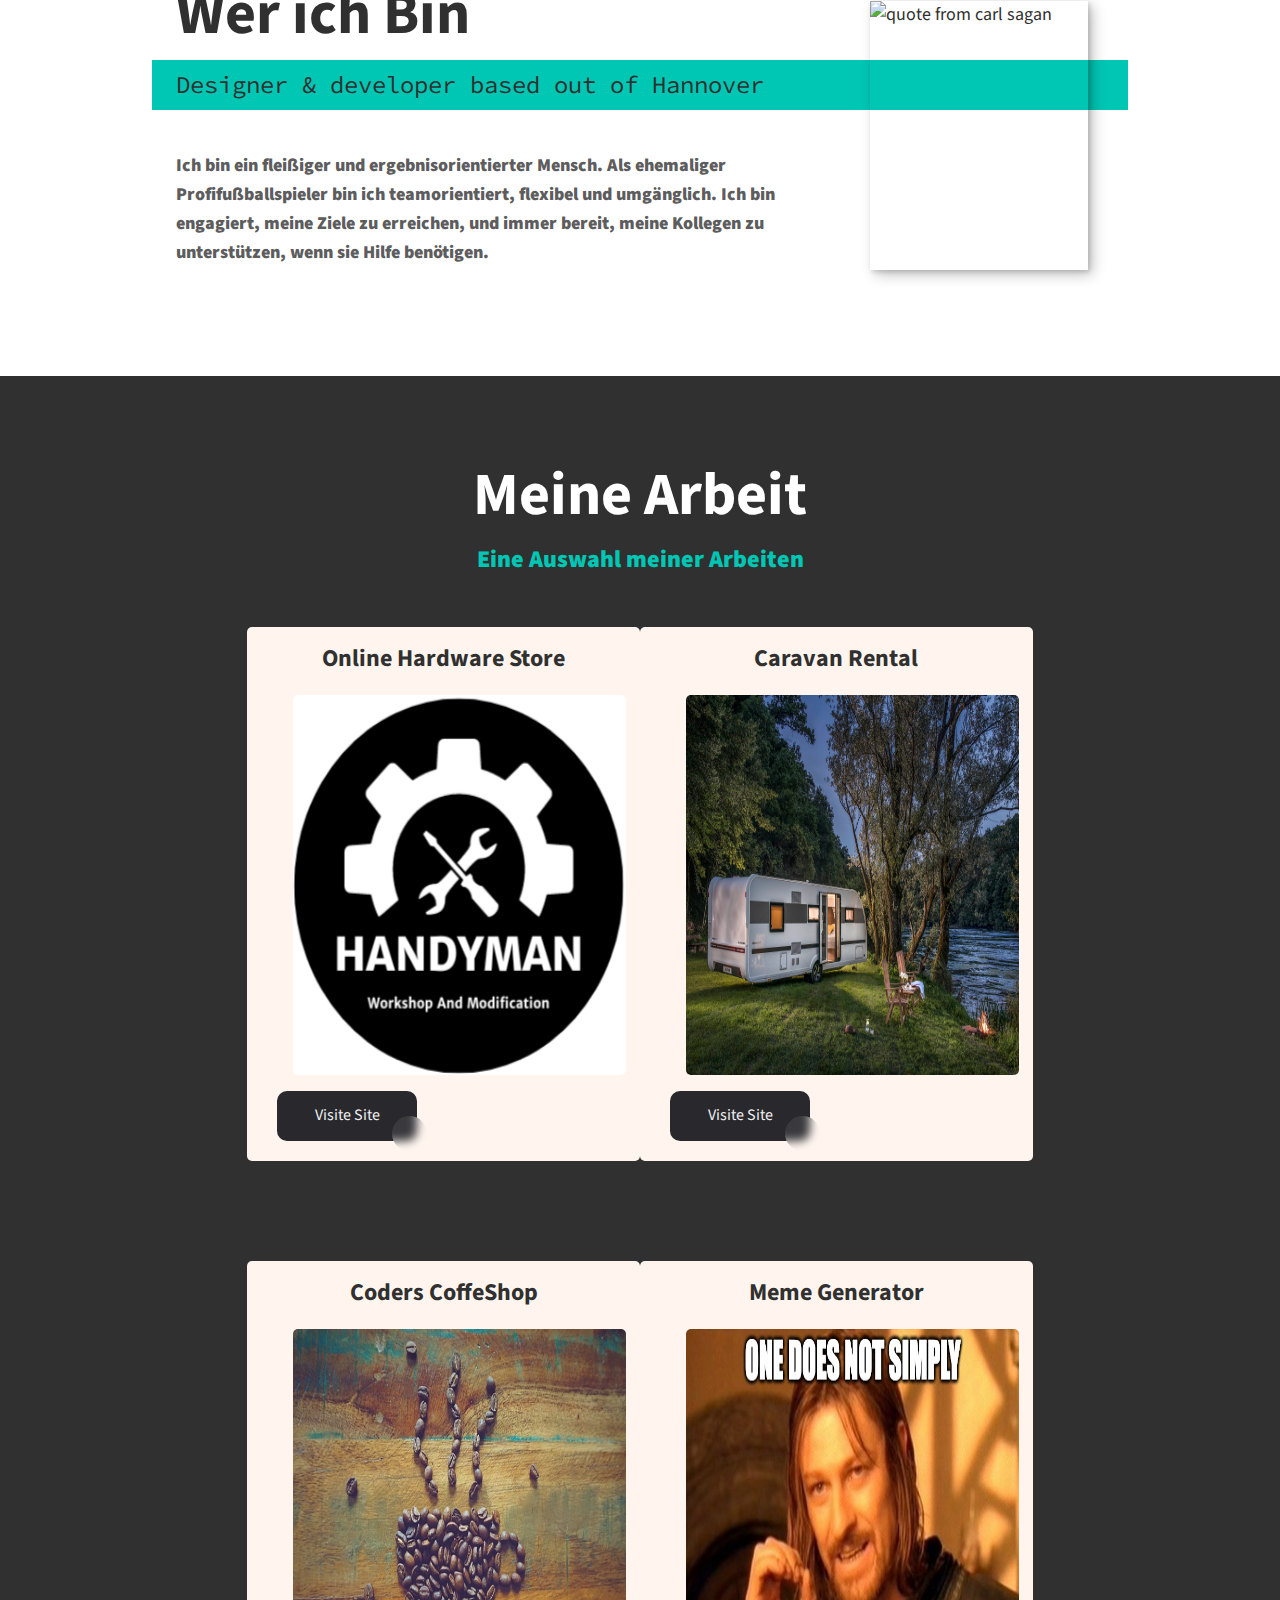
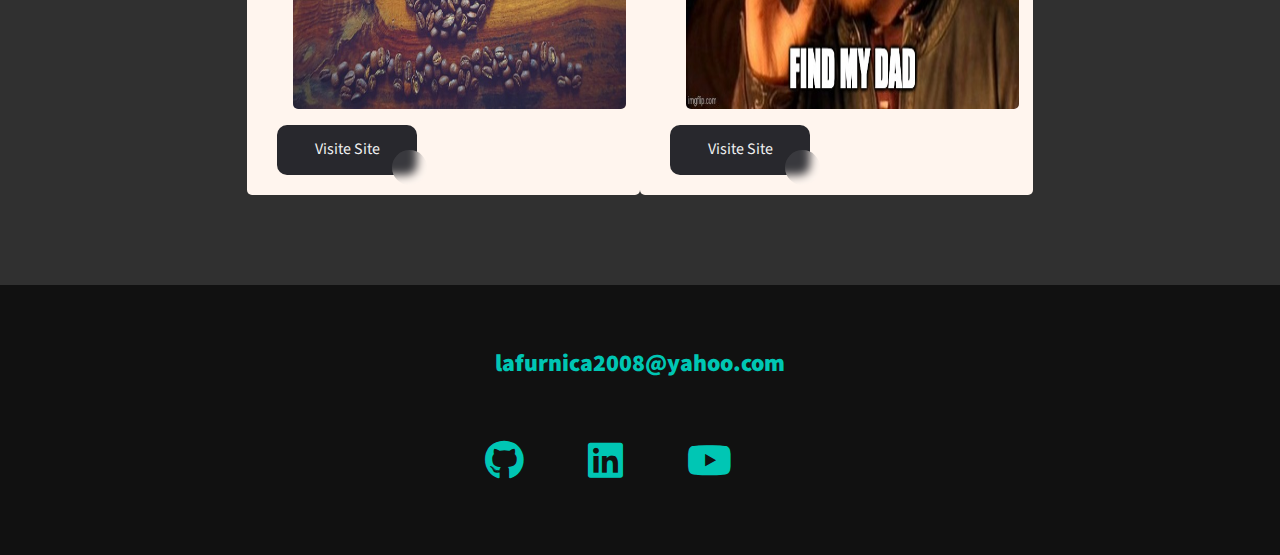
==== commit 97d3f40d: "Adding the 2 new projects to the porfolio" ====
--- a/index.html
+++ b/index.html
@@ -69,29 +69,51 @@
         <p class="section__subtitle section__subtitle--work"> Eine Auswahl meiner Arbeiten</p>
 
         <div class="portfolio">
-            <a href="portfolio-item.html" class="portfolio__item">
-                <img src="assets/images/alpina_Caravan_cover.jpg" alt="" class="portfolio__img">
-            </a>
 
-            <a href="portfolio-item2.html" class="portfolio__item">
-                <img src="assets/images/coffee-cup-5258877_640.jpg" alt="" class="portfolio__img">
-            </a>
+            <div class="portfolio-item-container">
+                <div class="card-item-container">
+                    <h2 class="portfolio-item-header">Online Hardware Store</h2>
+                    <img src="assets/images/HandyManLogo.png" alt="" class="portfolio__img">
+                    <a href="portfolio-item3.html" class="portfolio__item" target="_blank"><button id="button1" class="button-86" role="button">Visite Site</button></a>
+                </div>
 
-            <a href="#" class="portfolio__item">
+                <div class="card-item-container">
+                    <h2 class="portfolio-item-header">Caravan Rental</h2>
+                    <img src="assets/images/alpina_Caravan_cover.jpg" alt="" class="portfolio__img">
+                    <a href="portfolio-item.html" class="portfolio__item" target="_blank">
+                        <button id="button" class="button-86" role="button">Visite Site</button>
+                    </a>
+                </div>
+
+            </div>
+
+            <div class="portfolio-item-container">
+
+                <div class="card-item-container">
+                    <h2 class="portfolio-item-header">Coders CoffeShop</h2>
+                    <img src="assets/images/coffee-cup-5258877_640.jpg" alt="" class="portfolio__img">
+                    <a href="portfolio-item2.html" class="portfolio__item" target="_blank">
+                        <button id="button" class="button-86" role="button">Visite Site</button>
+                    </a>
+                </div>
+
+                <div class="card-item-container">
+                    <h2 class="portfolio-item-header">Meme Generator</h2>
+                    <img src="assets/images/meme.jpg" alt="" class="portfolio__img">
+                    <a href="portfolio-item4.html" class="portfolio__item" target="_blank">
+                        <button id="button" class="button-86" role="button">Visite Site</button>
+                    </a>
+                </div>
+     
+            </div>
+
+            <!-- <a href="#" class="portfolio__item">
                 <img src="#" alt="" class="portfolio__img">
             </a>
 
             <a href="#" class="portfolio__item">
                 <img src="#" alt="" class="portfolio__img">
-            </a>
-
-            <a href="#" class="portfolio__item">
-                <img src="#" alt="" class="portfolio__img">
-            </a>
-
-            <a href="#" class="portfolio__item">
-                <img src="#" alt="" class="portfolio__img">
-            </a>
+            </a> -->
 
         </div>
     </section>
--- a/assets/style.css
+++ b/assets/style.css
@@ -281,18 +281,18 @@
 
 @media (min-width: 600px) {
     .intro {
-        /* display: grid;
+        display: grid;
         width: min-content;
         margin: 0 auto;
         grid-column-gap: 1em;
         grid-template-areas:
             "img title"
             "img subtitle"; 
-        grid-template-columns: min-content max-content; */
-        display: flex;
+        grid-template-columns: min-content max-content;
+        /* display: flex;
         flex-direction: column;
         justify-content: center;
-        align-items: center;
+        align-items: center; */
     }
 
     .intro__img {
@@ -300,16 +300,24 @@
         min-width: 250px;
         position: relative;
         z-index: 2;
+        border-radius: 10px;
     }
 
     
     .section__subtitle--intro {
         text-align: right;
         position: relative;
-        left: 77px;
-        width: 30%;
+        grid-area: subtitle;
+        right: 70px;
+        top: 10px;
+        width: 80%;
         margin-bottom: 2.5em;
         margin-top: 1em;
+        z-index: 3;
+    }
+
+    .section__title--intro {
+        margin-left: 20px;
     }
     
 
@@ -411,19 +419,49 @@
 }
 
 .portfolio {
-    display: grid;
-    grid-template-columns: repeat(auto-fit, minmax(300px, 1fr));
+    /* display: grid;
+    grid-template-columns: repeat(auto-fit, minmax(300px, 1fr)); */
+    display: flex;
+    flex-direction: column;
+    justify-content: center;
+    align-items: center;
+    gap: 100px;
+}
+
+.portfolio-item-container {
+    /* border: 1px solid red; */
+    display: flex;
+    width: 65%;
+    justify-content: space-between;
+    align-items: center;
+    height: auto;
 }
 
 .portfolio__item {
-    background: var(--clr-accent);
     overflow: hidden;
+    text-decoration: none;
+    /* width: 100%; */
+}
+
+.card-item-container {
+    background-color: seashell;
+    padding: 20px 30px;
+    border-radius: 5px;
+}
+
+.portfolio-item-header {
+    font-size: 1.5rem;
+    color: #303030;
+    margin-bottom: 1em;
 }
 
 .portfolio__img {
+    width: 450px;
+    height: 380px;
     transition: 
         transform 750ms cubic-bezier(.5, 0, .5, 1),
         opacity 250ms linear;
+    border-radius: 5px;
 }
 
 .portfolio__item:focus {
@@ -433,9 +471,76 @@
 
 .portfolio__img:hover,
 .portfolio__item:focus .portfolio__img {
-    transform: scale(1.2);
+    transform: scale(1.05);
     opacity: .5;
 }
+
+.button-86 {
+    all: unset;
+    width: 100px;
+    height: 30px;
+    font-size: 16px;
+    background: transparent;
+    border: none;
+    position: relative;
+    color: #f0f0f0;
+    cursor: pointer;
+    z-index: 1;
+    padding: 10px 20px;
+    display: flex;
+    align-items: center;
+    justify-content: center;
+    white-space: nowrap;
+    user-select: none;
+    -webkit-user-select: none;
+    touch-action: manipulation;
+  }
+  
+  .button-86::after,
+  .button-86::before {
+    content: '';
+    position: absolute;
+    bottom: 0;
+    right: 0;
+    z-index: -99999;
+    transition: all .4s;
+  }
+  
+  .button-86::before {
+    transform: translate(0%, 0%);
+    width: 100%;
+    height: 100%;
+    background: #28282d;
+    border-radius: 10px;
+  }
+  
+  .button-86::after {
+    transform: translate(10px, 10px);
+    width: 35px;
+    height: 35px;
+    background: #ffffff15;
+    backdrop-filter: blur(5px);
+    -webkit-backdrop-filter: blur(5px);
+    border-radius: 50px;
+  }
+  
+  .button-86:hover::before {
+    transform: translate(5%, 20%);
+    width: 110%;
+    height: 110%;
+  }
+  
+  .button-86:hover::after {
+    border-radius: 10px;
+    transform: translate(0, 0);
+    width: 100%;
+    height: 100%;
+  }
+  
+  .button-86:active::after {
+    transition: 0s;
+    transform: translate(0, 5%);
+  }
 
 .footer {
     background: #111;
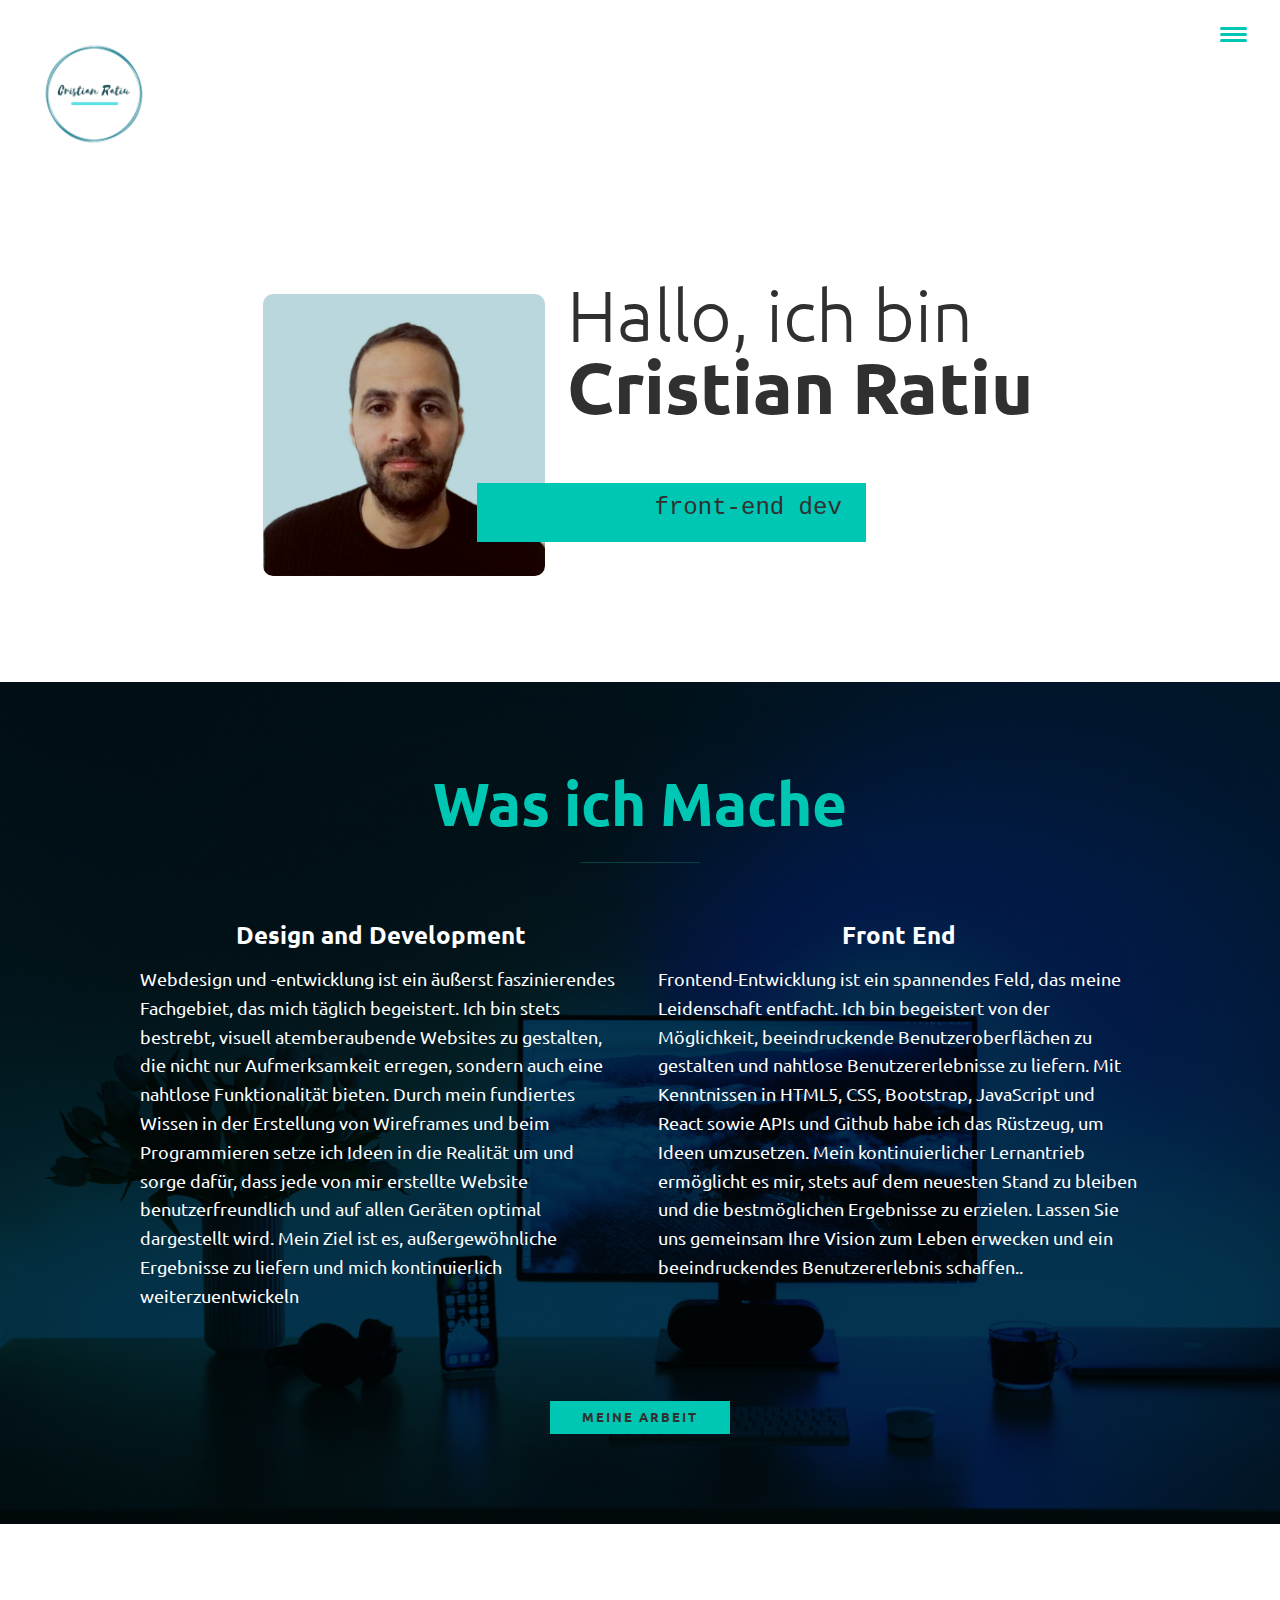
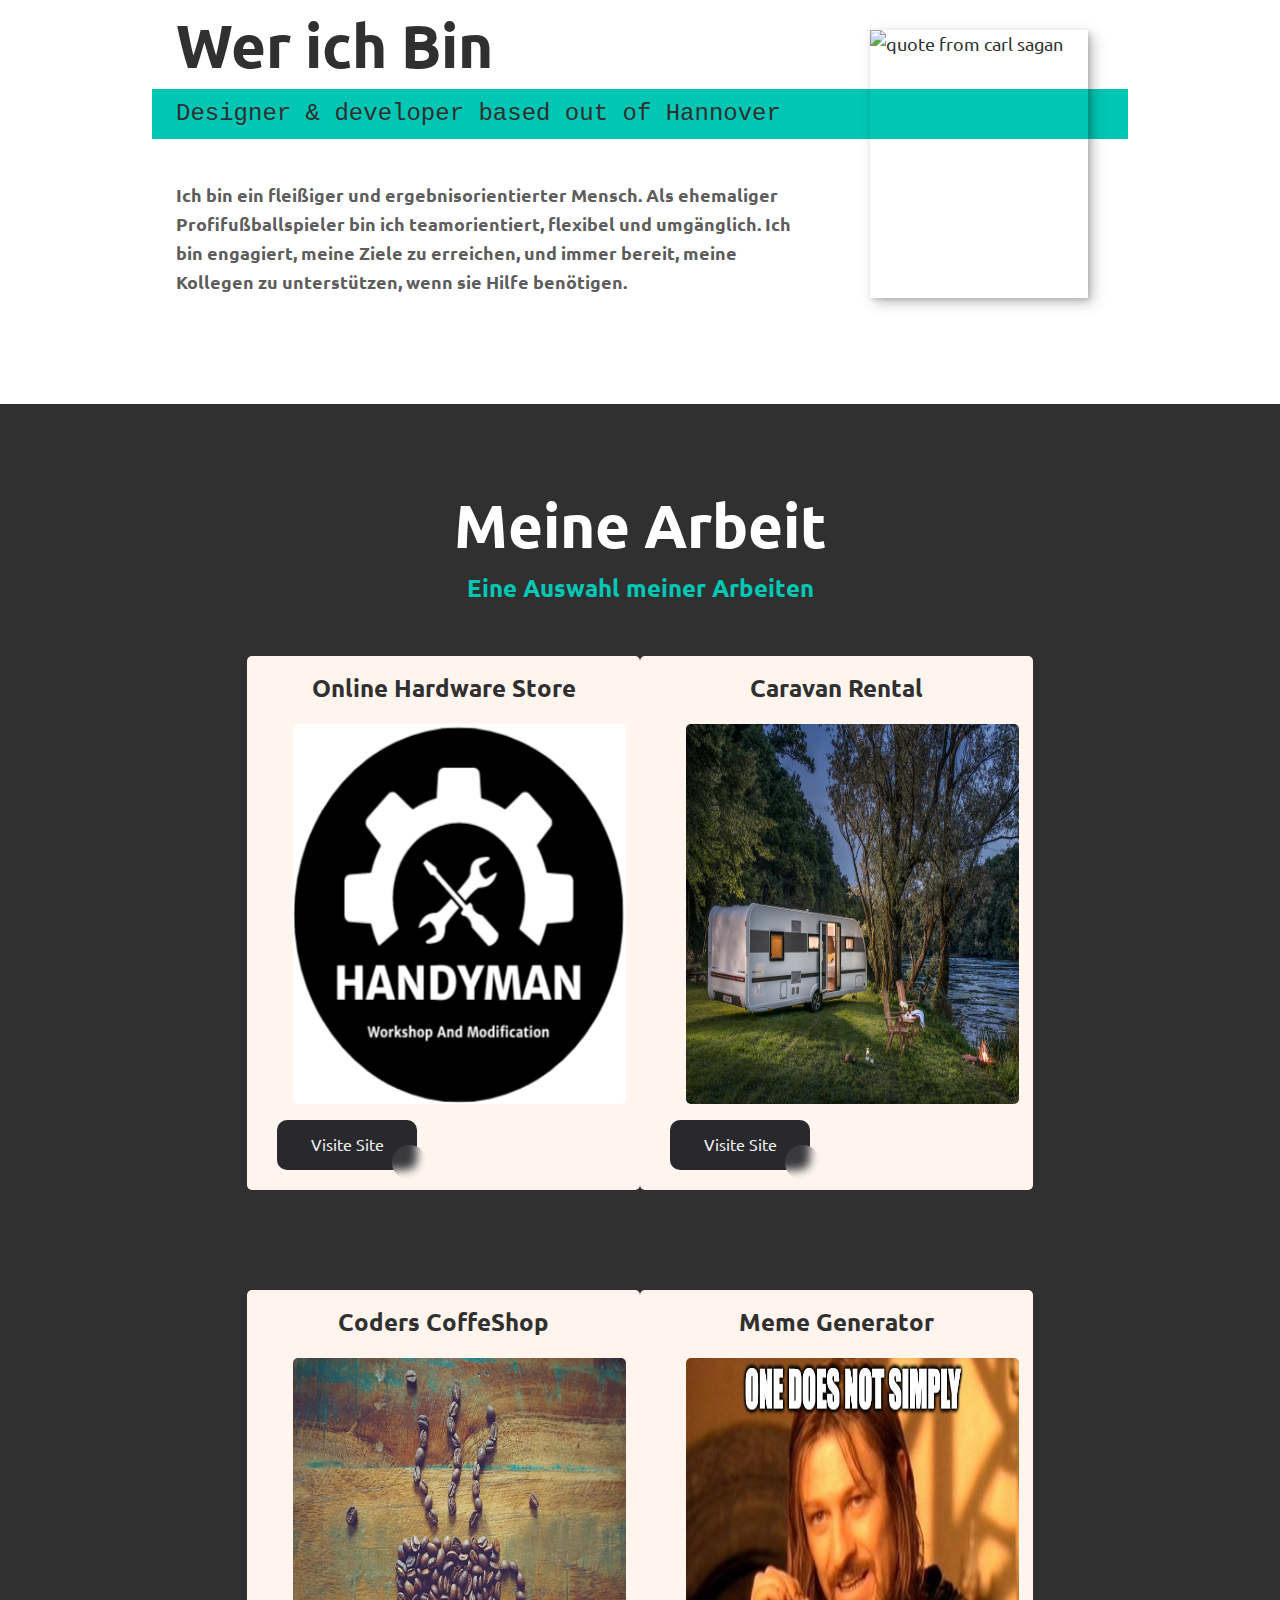
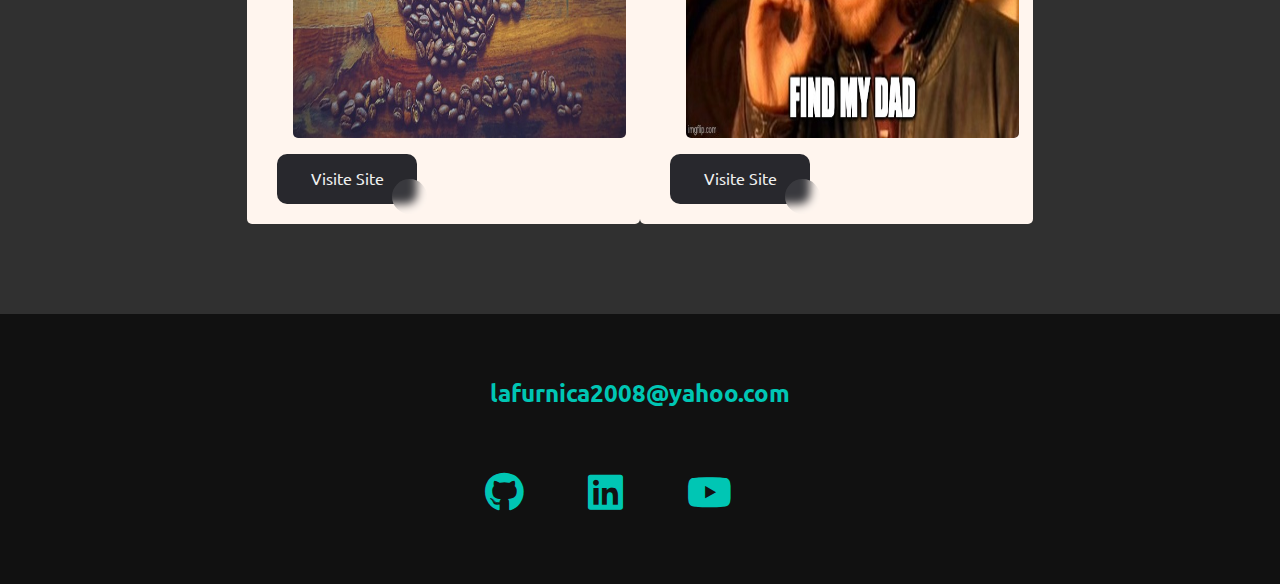
==== commit 83e73138: "Adding text to the handyman protfolio project" ====
--- a/index.html
+++ b/index.html
@@ -6,7 +6,9 @@
     <title>Portfolio</title>
     <link rel="stylesheet" href="https://cdnjs.cloudflare.com/ajax/libs/normalize/8.0.1/normalize.min.css" > 
     <link rel="stylesheet" href="https://cdnjs.cloudflare.com/ajax/libs/font-awesome/6.4.0/css/all.min.css"/>
-    <link href="https://fonts.googleapis.com/css?family=Source+Code+Pro:400,900|Source+Sans+Pro:300,900&display=swap" rel="stylesheet">
+    <link rel="preconnect" href="https://fonts.googleapis.com">
+    <link rel="preconnect" href="https://fonts.gstatic.com" crossorigin>
+    <link href="https://fonts.googleapis.com/css2?family=Ubuntu:wght@400;500;700&display=swap" rel="stylesheet">
     <link rel="stylesheet" href="assets/style.css">  
 </head>
 <body>
--- a/assets/style.css
+++ b/assets/style.css
@@ -7,7 +7,7 @@
 /* Custom Properties, update these for your own design */
 
 :root {
-    --ff-primary: 'Source Sans Pro', sans-serif;
+    --ff-primary: 'Ubuntu', sans-serif;
     --ff-secondary: 'Source Code Pro', monospace;
     
     --fw-reg: 300;
@@ -266,7 +266,7 @@
 
 /*  Intro section  */
 
-.intro {
+/* .intro {
     position: relative;
 }
 
@@ -277,6 +277,32 @@
 
 .section__subtitle--intro {
     display: inline-block;
+} */
+
+.intro-handyman {
+    display: flex;
+    flex-direction: column;
+    justify-content: center;
+    align-items: center;
+    width: 60%;
+    margin: 0 auto;
+}
+
+.intro-handyman div {
+    display: flex;
+    justify-content: center;
+    align-items: center;
+    gap: 250px;
+}
+
+.section__title--intro--handyman {
+    margin-left: -40px;
+    font-weight: 500;
+    font-family: 'Ubuntu', sans-serif;
+}
+
+.section__subtitle--intro--handyman {
+    margin-left: 300px;
 }
 
 @media (min-width: 600px) {
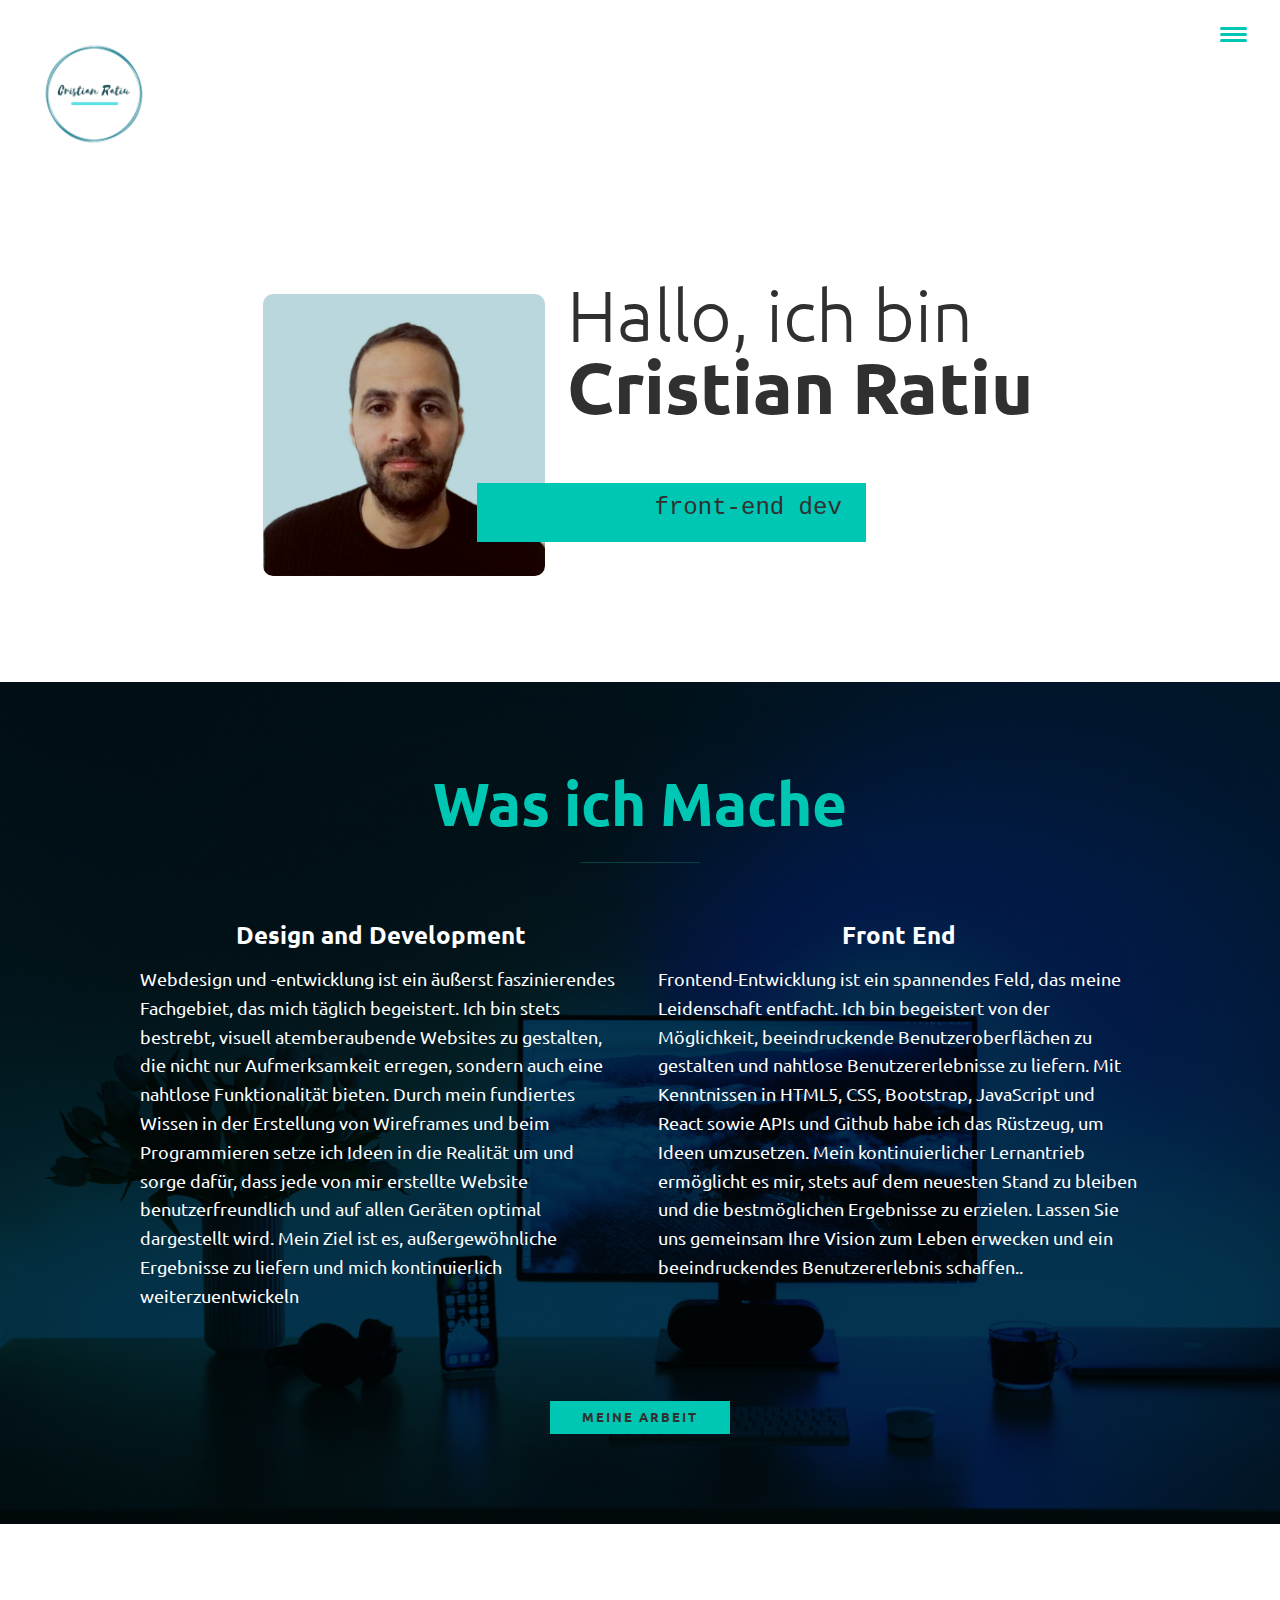
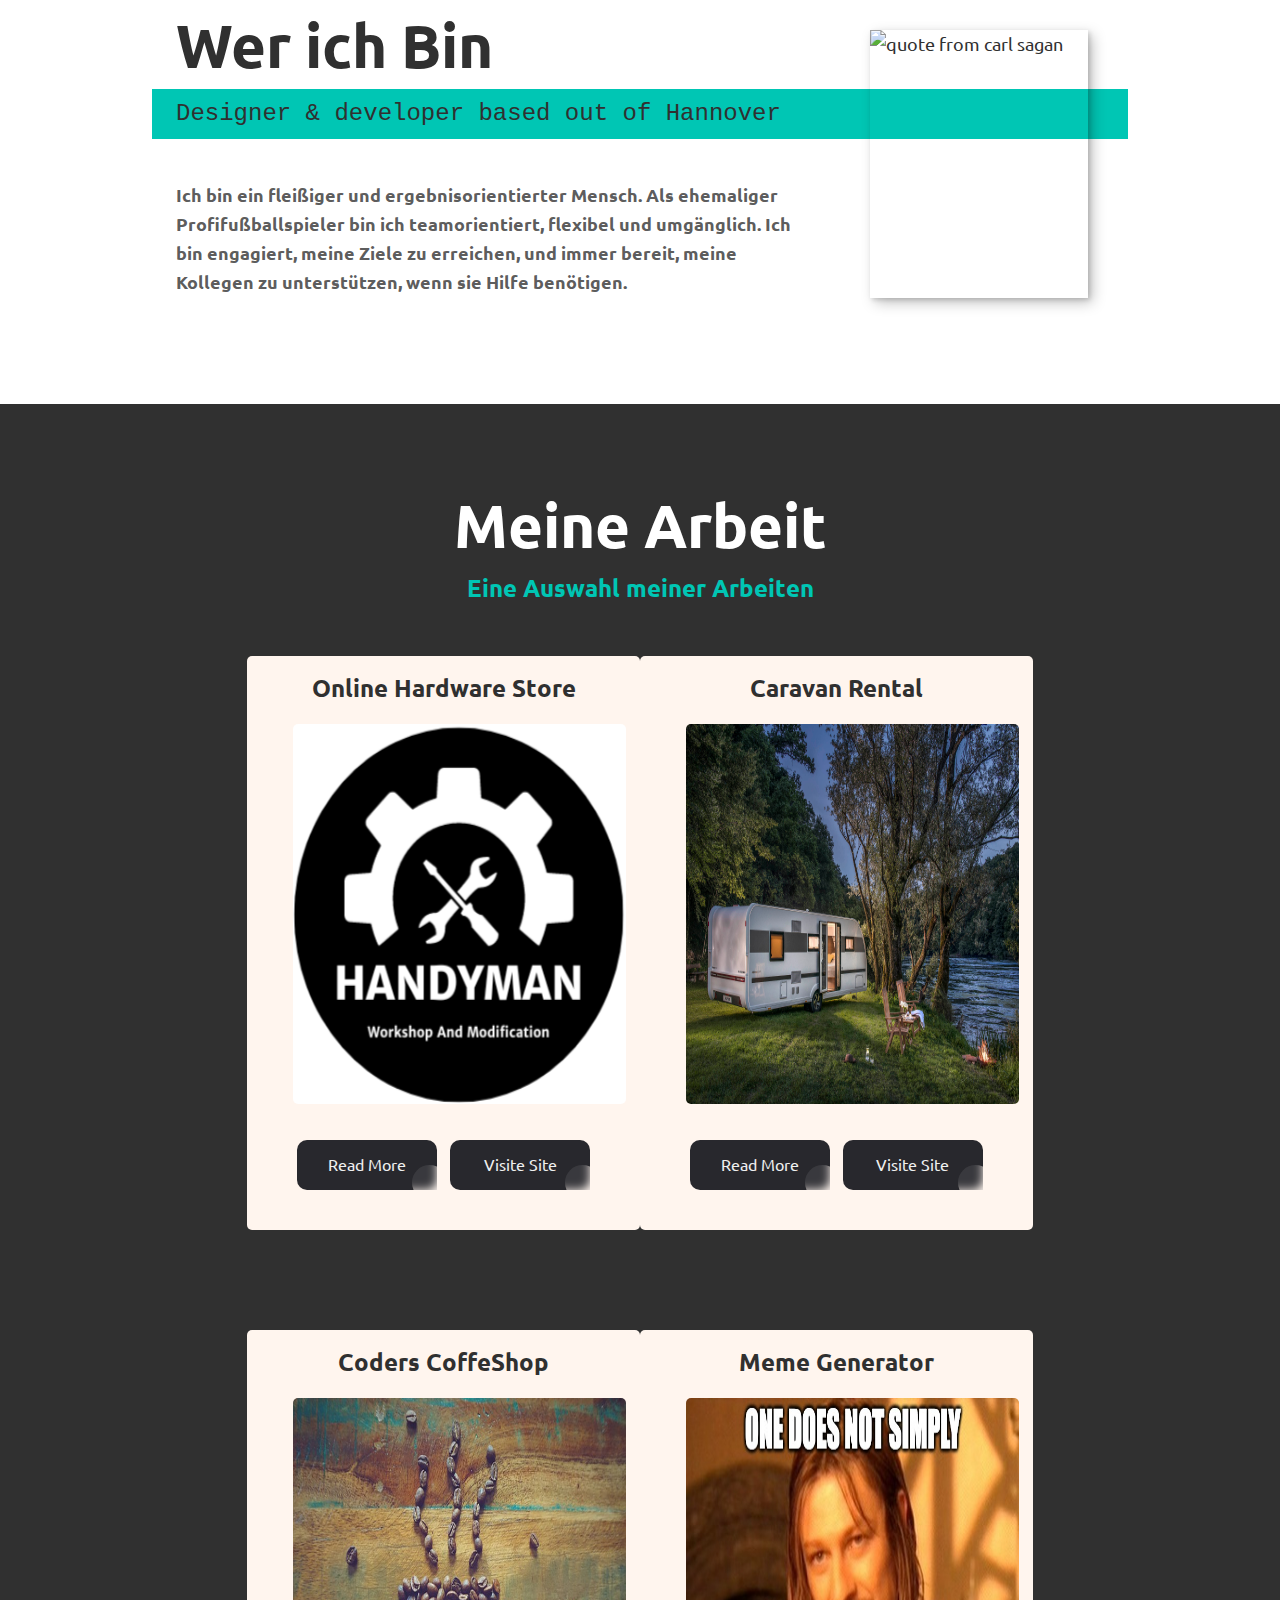
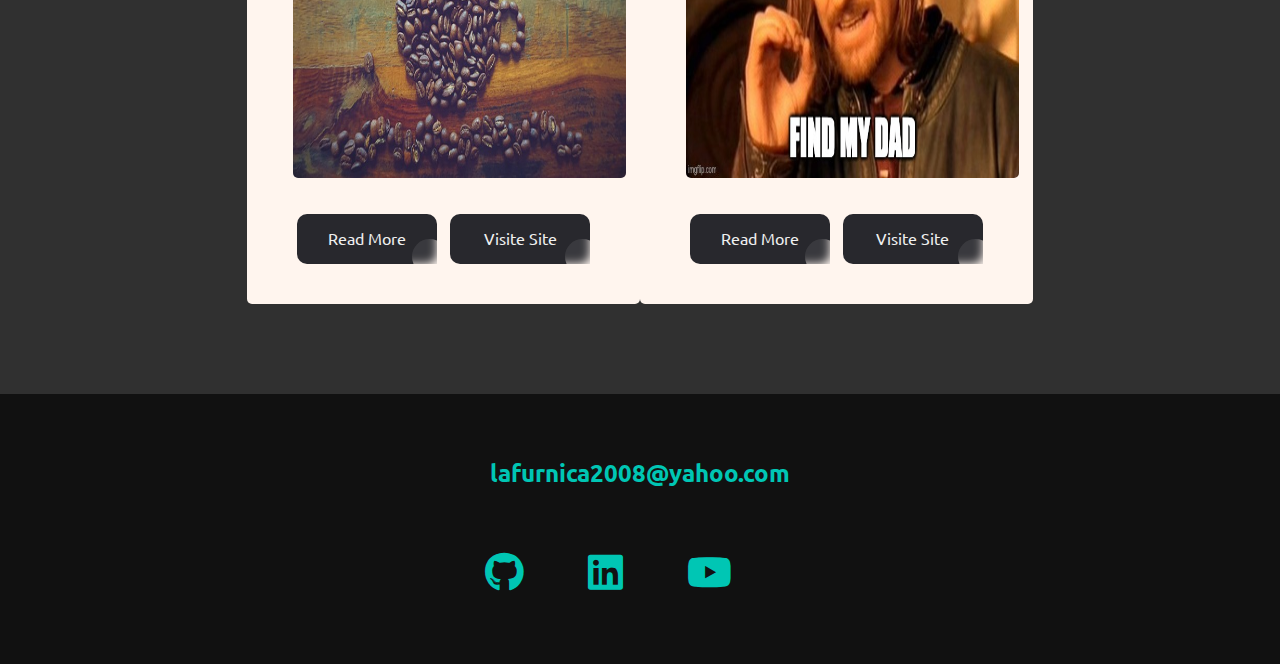
==== commit 1eab4b42: "Adding tehnologies used logos to the site" ====
--- a/index.html
+++ b/index.html
@@ -76,15 +76,19 @@
                 <div class="card-item-container">
                     <h2 class="portfolio-item-header">Online Hardware Store</h2>
                     <img src="assets/images/HandyManLogo.png" alt="" class="portfolio__img">
-                    <a href="portfolio-item3.html" class="portfolio__item" target="_blank"><button id="button1" class="button-86" role="button">Visite Site</button></a>
+                    <div>
+                        <a href="portfolio-item3.html" class="portfolio__item" target="_blank"><button id="button1" class="button-86" role="button">Read More</button></a>
+                        <a href="https://handyman101.netlify.app" class="portfolio__item" target="_blank"><button id="button1" class="button-86" role="button">Visite Site</button></a>
+                    </div>    
                 </div>
 
                 <div class="card-item-container">
                     <h2 class="portfolio-item-header">Caravan Rental</h2>
                     <img src="assets/images/alpina_Caravan_cover.jpg" alt="" class="portfolio__img">
-                    <a href="portfolio-item.html" class="portfolio__item" target="_blank">
-                        <button id="button" class="button-86" role="button">Visite Site</button>
-                    </a>
+                    <div>
+                        <a href="portfolio-item.html" class="portfolio__item" target="_blank"><button id="button1" class="button-86" role="button">Read More</button></a>
+                        <a href="https://caravan1rental.netlify.app" class="portfolio__item" target="_blank"><button id="button1" class="button-86" role="button">Visite Site</button></a>
+                    </div>
                 </div>
 
             </div>
@@ -94,17 +98,27 @@
                 <div class="card-item-container">
                     <h2 class="portfolio-item-header">Coders CoffeShop</h2>
                     <img src="assets/images/coffee-cup-5258877_640.jpg" alt="" class="portfolio__img">
-                    <a href="portfolio-item2.html" class="portfolio__item" target="_blank">
-                        <button id="button" class="button-86" role="button">Visite Site</button>
-                    </a>
+                    <div>
+                        <a href="portfolio-item2.html" class="portfolio__item" target="_blank">
+                            <button id="button" class="button-86" role="button">Read More</button>
+                        </a>
+                        <a href="https://coders-coffeshop.netlify.app" class="portfolio__item" target="_blank">
+                            <button id="button" class="button-86" role="button">Visite Site</button>
+                        </a>
+                    </div>
                 </div>
 
                 <div class="card-item-container">
                     <h2 class="portfolio-item-header">Meme Generator</h2>
                     <img src="assets/images/meme.jpg" alt="" class="portfolio__img">
-                    <a href="portfolio-item4.html" class="portfolio__item" target="_blank">
-                        <button id="button" class="button-86" role="button">Visite Site</button>
-                    </a>
+                    <div>
+                        <a href="portfolio-item4.html" class="portfolio__item" target="_blank">
+                            <button id="button" class="button-86" role="button">Read More</button>
+                        </a>
+                        <a href="https://meme-generator101.netlify.app" class="portfolio__item" target="_blank">
+                            <button id="button" class="button-86" role="button">Visite Site</button>
+                        </a>
+                    </div>
                 </div>
      
             </div>
--- a/assets/style.css
+++ b/assets/style.css
@@ -495,11 +495,48 @@
     z-index: 2;
 }
 
+.card-item-container div {
+    display: flex;
+    justify-content: space-between;
+    /* width: 94%; */
+    margin: 0 auto;
+    padding: 20px;
+}
+
 .portfolio__img:hover,
 .portfolio__item:focus .portfolio__img {
     transform: scale(1.05);
     opacity: .5;
 }
+
+.portfolio-item-individual {
+    padding: 0 7em 2em;
+    max-width: 1000px;
+    margin: 0 auto;
+}
+
+.portfolio-item-individual p {
+    max-width: 600px;
+    margin-left: auto;
+    margin-right: auto;
+}
+
+.portfolio-item-individual--tehnologies {
+    display: flex;
+    margin-left: 60px;
+    gap: 30px;
+}
+
+.react--container {
+    display: flex;
+    flex-direction: column;
+    align-items: center;
+}
+
+.react--logo {
+    width: 40px;
+}
+
 
 .button-86 {
     all: unset;
@@ -568,6 +605,11 @@
     transform: translate(0, 5%);
   }
 
+.handyman--button {
+    margin-left: 70px;
+    margin-top: 70px;
+}  
+
 .footer {
     background: #111;
     color: var(--clr-accent);
@@ -611,17 +653,6 @@
     font-size: 2.5rem;
 }
 
-.portfolio-item-individual {
-    padding: 0 7em 2em;
-    max-width: 1000px;
-    margin: 0 auto;
-}
-
-.portfolio-item-individual p {
-    max-width: 600px;
-    margin-left: auto;
-    margin-right: auto;
-}
 
 @media screen and (max-width: 800px) {
     img {
